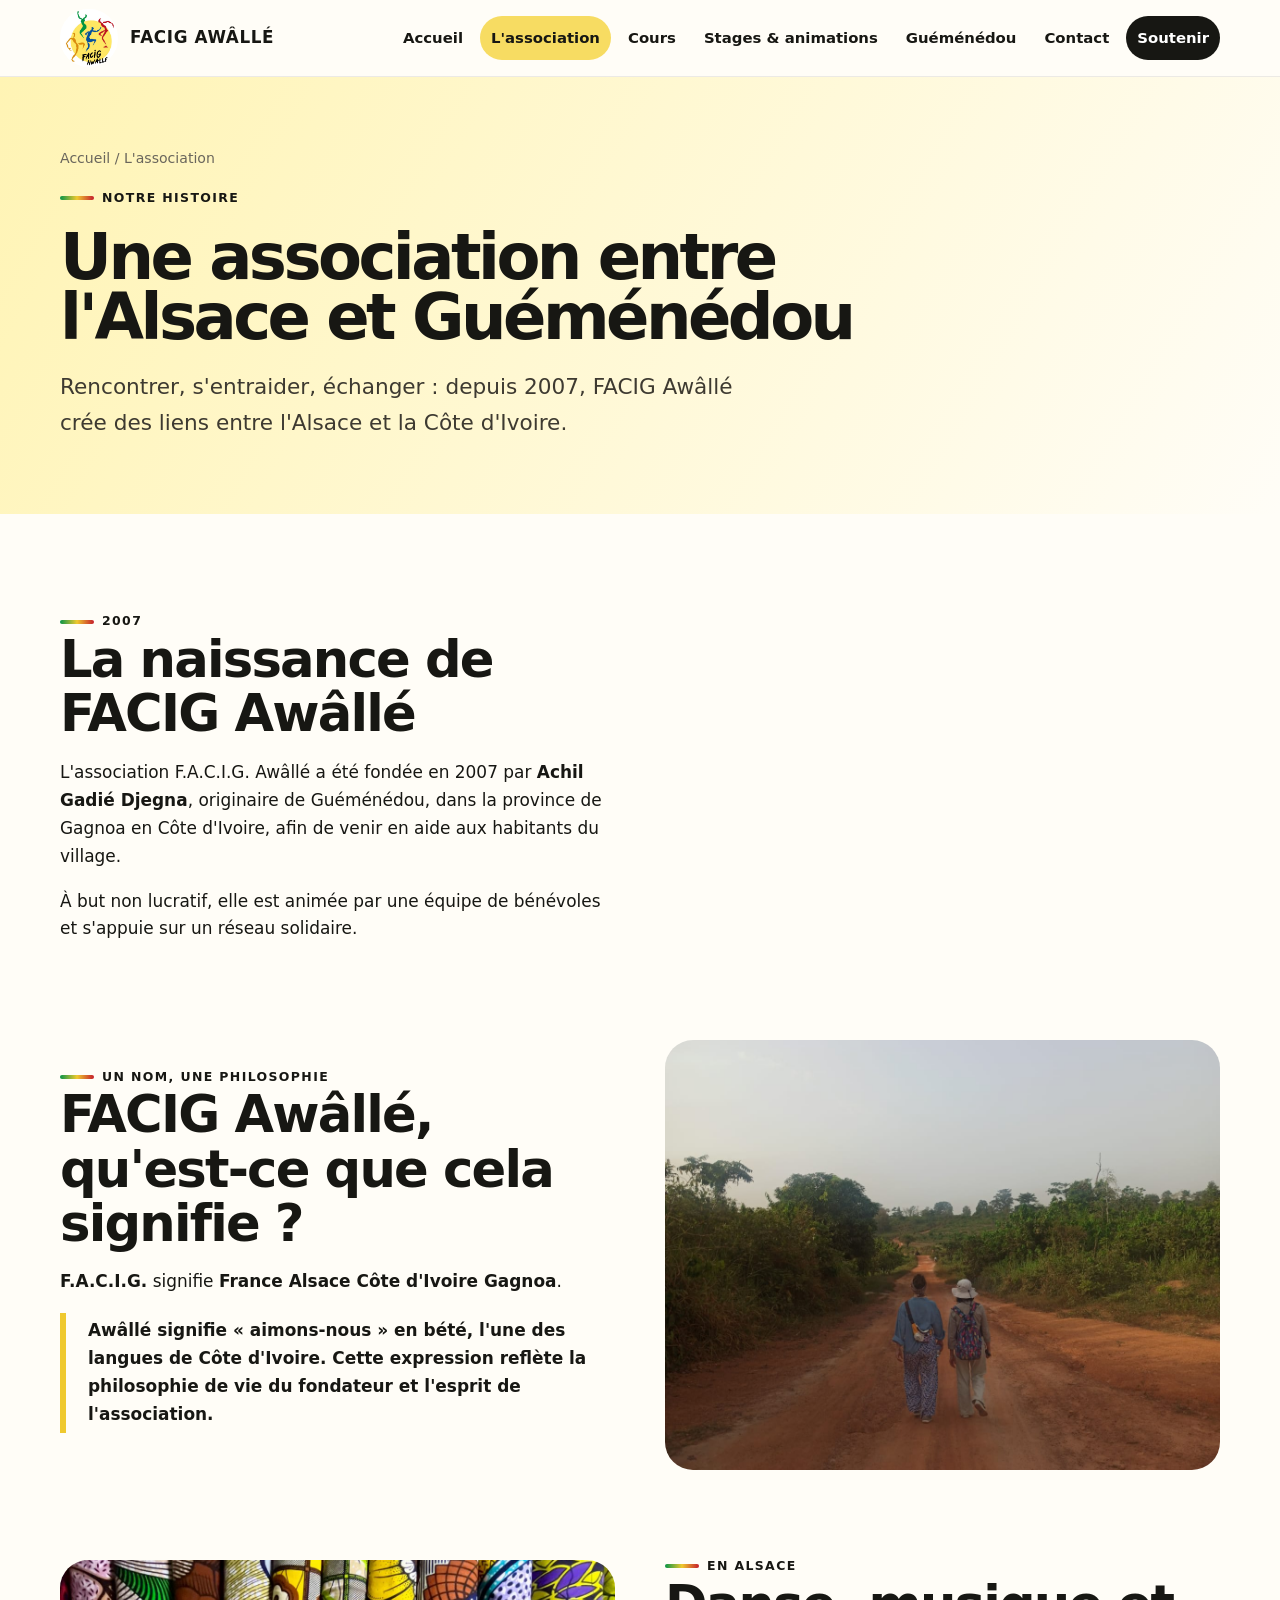
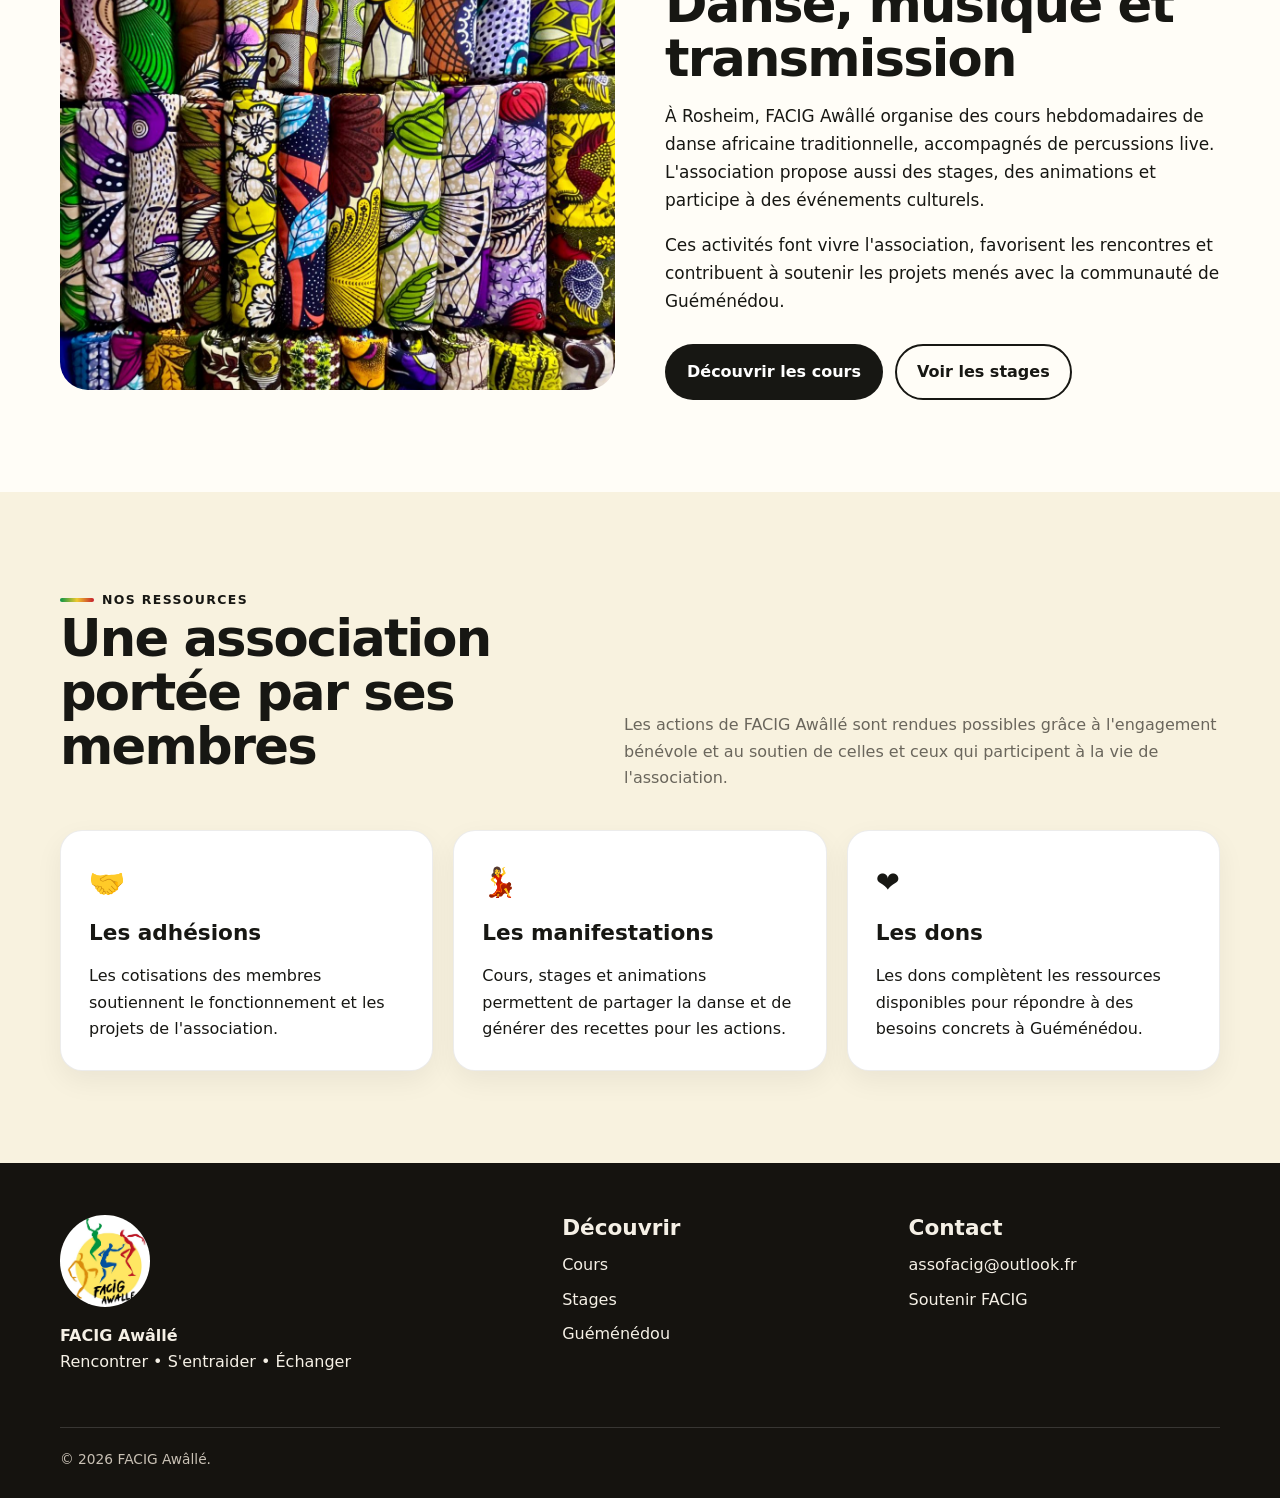
==== association.html @ 8e0287c2 "Duplicate article section for FACIG Awâllé" ====
<!DOCTYPE html><html lang="fr"><head><meta charset="UTF-8"><meta name="viewport" content="width=device-width, initial-scale=1.0"><title>L'association FACIG Awâllé | Histoire et missions</title><meta name="description" content="Découvrez l'histoire de FACIG Awâllé, association fondée en 2007 par Achil Gadié Djegna, son lien avec Guéménédou et ses actions entre l'Alsace et la Côte d'Ivoire."><link rel="stylesheet" href="assets/css/style.css"></head><body>
<header class="site-header"><div class="container nav"><a class="brand" href="index.html"><img src="assets/images/logo-facig.jpg" alt="Logo FACIG Awâllé"><span>FACIG AWÂLLÉ</span></a><button class="menu-toggle" aria-expanded="false" aria-label="Ouvrir le menu">☰</button><nav class="nav-links"><a href="index.html">Accueil</a><a aria-current="page" href="association.html">L'association</a><a href="cours.html">Cours</a><a href="stages.html">Stages & animations</a><a href="guemenedou.html">Guéménédou</a><a href="contact.html">Contact</a><a class="nav-cta" href="soutenir.html">Soutenir</a></nav></div></header>
<main><section class="page-hero"><div class="container"><div class="breadcrumb"><a href="index.html">Accueil</a> / L'association</div><span class="eyebrow">Notre histoire</span><h1>Une association entre l'Alsace et Guéménédou</h1><p class="lead">Rencontrer, s'entraider, échanger : depuis 2007, FACIG Awâllé crée des liens entre l'Alsace et la Côte d'Ivoire.</p></div></section>
<section class="section"><div class="container story">
<article class="story-row"><div class="story-text"><span class="eyebrow">2007</span><h2>La naissance de FACIG Awâllé</h2><p>L'association F.A.C.I.G. Awâllé a été fondée en 2007 par <strong>Achil Gadié Djegna</strong>, originaire de Guéménédou, dans la province de Gagnoa en Côte d'Ivoire, afin de venir en aide aux habitants du village.</p><p>À but non lucratif, elle est animée par une équipe de bénévoles et s'appuie sur un réseau solidaire.</p></div></article>
<article class="story-row"><div class="story-media"><img src="assets/images/route-village.jpg" alt="Piste menant vers Guéménédou"></div><div class="story-text"><span class="eyebrow">Un nom, une philosophie</span><h2>FACIG Awâllé, qu'est-ce que cela signifie ?</h2><p><strong>F.A.C.I.G.</strong> signifie <strong>France Alsace Côte d'Ivoire Gagnoa</strong>.</p><p class="quote"><strong>Awâllé</strong> signifie « aimons-nous » en bété, l'une des langues de Côte d'Ivoire. Cette expression reflète la philosophie de vie du fondateur et l'esprit de l'association.</p></div></article>
<article class="story-row"><div class="story-media"><img src="assets/images/wax.jpg" alt="Tissus wax colorés"></div><div class="story-text"><span class="eyebrow">En Alsace</span><h2>Danse, musique et transmission</h2><p>À Rosheim, FACIG Awâllé organise des cours hebdomadaires de danse africaine traditionnelle, accompagnés de percussions live. L'association propose aussi des stages, des animations et participe à des événements culturels.</p><p>Ces activités font vivre l'association, favorisent les rencontres et contribuent à soutenir les projets menés avec la communauté de Guéménédou.</p><div class="actions"><a class="btn btn-primary" href="cours.html">Découvrir les cours</a><a class="btn btn-outline" href="stages.html">Voir les stages</a></div></div></article>
</div></section>
<section class="section section-soft"><div class="container"><div class="section-head"><div><span class="eyebrow">Nos ressources</span><h2>Une association portée par ses membres</h2></div><p>Les actions de FACIG Awâllé sont rendues possibles grâce à l'engagement bénévole et au soutien de celles et ceux qui participent à la vie de l'association.</p></div><div class="cards"><div class="card"><div class="icon">🤝</div><h3>Les adhésions</h3><p>Les cotisations des membres soutiennent le fonctionnement et les projets de l'association.</p></div><div class="card"><div class="icon">💃</div><h3>Les manifestations</h3><p>Cours, stages et animations permettent de partager la danse et de générer des recettes pour les actions.</p></div><div class="card"><div class="icon">❤️</div><h3>Les dons</h3><p>Les dons complètent les ressources disponibles pour répondre à des besoins concrets à Guéménédou.</p></div></div></div></section>
</main>
<footer class="site-footer"><div class="container"><div class="footer-grid"><div><img class="footer-logo" src="assets/images/logo-facig.jpg" alt=""><p><strong>FACIG Awâllé</strong><br>Rencontrer • S'entraider • Échanger</p></div><div><h3>Découvrir</h3><div class="footer-links"><a href="cours.html">Cours</a><a href="stages.html">Stages</a><a href="guemenedou.html">Guéménédou</a></div></div><div><h3>Contact</h3><div class="footer-links"><a href="mailto:assofacig@outlook.fr">assofacig@outlook.fr</a><a href="soutenir.html">Soutenir FACIG</a></div></div></div><div class="footer-bottom">© 2026 FACIG Awâllé.</div></div></footer><script src="assets/js/site.js"></script></body></html>
---- assets/css/style.css ----
:root{
  --ink:#171713;
  --paper:#fffdf7;
  --cream:#f8f2df;
  --sun:#f7dc62;
  --sun-strong:#efc92f;
  --green:#079447;
  --red:#c51d2b;
  --blue:#135da3;
  --ochre:#df8e00;
  --muted:#6a665c;
  --card:#ffffff;
  --shadow:0 16px 40px rgba(25,22,13,.10);
  --radius:22px;
  --max:1160px;
}
*{box-sizing:border-box}
html{scroll-behavior:smooth}
body{margin:0;font-family:Inter,ui-sans-serif,system-ui,-apple-system,BlinkMacSystemFont,"Segoe UI",sans-serif;color:var(--ink);background:var(--paper);line-height:1.65}
img{max-width:100%;display:block}
a{color:inherit}
.container{width:min(var(--max),calc(100% - 40px));margin-inline:auto}
.skip-link{position:absolute;left:-9999px}.skip-link:focus{left:20px;top:20px;z-index:999;background:white;padding:10px 14px;border-radius:8px}
.site-header{position:sticky;top:0;z-index:100;background:rgba(255,253,247,.95);backdrop-filter:blur(12px);border-bottom:1px solid rgba(23,23,19,.08)}
.nav{min-height:76px;display:flex;align-items:center;justify-content:space-between;gap:24px}
.brand{display:flex;align-items:center;gap:12px;text-decoration:none;font-weight:900;letter-spacing:.04em}.brand img{width:58px;height:58px;object-fit:contain;border-radius:50%;background:white}.brand span{font-size:1.05rem}
.nav-links{display:flex;align-items:center;gap:6px}.nav-links a{text-decoration:none;font-weight:700;font-size:.93rem;padding:10px 11px;border-radius:999px}.nav-links a:hover,.nav-links a[aria-current="page"]{background:var(--sun)}
.nav-cta{background:var(--ink)!important;color:white!important}
.menu-toggle{display:none;border:0;background:var(--sun);font-size:1.4rem;width:44px;height:44px;border-radius:50%}
.hero{position:relative;overflow:hidden;background:linear-gradient(135deg,#fff5bd 0%,#fffdf7 55%,#f8f2df 100%)}
.hero-grid{min-height:640px;display:grid;grid-template-columns:1.05fr .95fr;gap:54px;align-items:center;padding:70px 0}
.eyebrow{display:inline-flex;align-items:center;gap:8px;font-weight:850;text-transform:uppercase;letter-spacing:.11em;font-size:.78rem}.eyebrow:before{content:"";width:34px;height:4px;border-radius:999px;background:linear-gradient(90deg,var(--green),var(--sun-strong),var(--red))}
h1{font-size:clamp(2.7rem,6vw,5.9rem);line-height:.94;letter-spacing:-.055em;margin:18px 0 22px;max-width:900px}h2{font-size:clamp(2rem,4vw,3.7rem);line-height:1.06;letter-spacing:-.035em;margin:0 0 18px}h3{font-size:1.35rem;line-height:1.25;margin:0 0 10px}
.lead{font-size:clamp(1.08rem,1.9vw,1.35rem);color:#3e3a31;max-width:720px}.muted{color:var(--muted)}
.actions{display:flex;flex-wrap:wrap;gap:12px;margin-top:28px}.btn{display:inline-flex;align-items:center;justify-content:center;gap:9px;text-decoration:none;border-radius:999px;padding:13px 20px;font-weight:850;border:2px solid transparent;transition:.18s ease}.btn:hover{transform:translateY(-2px)}.btn-primary{background:var(--ink);color:white}.btn-sun{background:var(--sun);color:var(--ink)}.btn-outline{border-color:var(--ink);background:transparent}.btn-small{padding:10px 15px;font-size:.92rem}
.hero-visual{position:relative}.hero-visual .main-photo{width:100%;aspect-ratio:4/5;object-fit:cover;border-radius:36px;box-shadow:var(--shadow)}.hero-logo{position:absolute;left:-28px;bottom:30px;width:175px;background:white;border-radius:50%;padding:8px;box-shadow:var(--shadow)}.pattern-chip{position:absolute;right:-20px;top:30px;width:145px;height:145px;border-radius:28px;background:url('../images/wax.jpg') center/cover;box-shadow:var(--shadow);transform:rotate(6deg)}
.section{padding:92px 0}.section-soft{background:var(--cream)}.section-dark{background:#1e1b16;color:white}.section-head{display:flex;justify-content:space-between;gap:30px;align-items:end;margin-bottom:38px}.section-head p{max-width:600px;margin:0;color:var(--muted)}.section-dark .section-head p{color:#d9d2c5}
.cards{display:grid;grid-template-columns:repeat(3,1fr);gap:20px}.card{background:var(--card);border:1px solid rgba(23,23,19,.08);border-radius:var(--radius);padding:28px;box-shadow:0 10px 28px rgba(25,22,13,.06)}.card .icon{font-size:1.8rem;margin-bottom:14px}.card p:last-child{margin-bottom:0}
.split{display:grid;grid-template-columns:1fr 1fr;gap:54px;align-items:center}.split.reverse .media{order:2}.media img{border-radius:28px;box-shadow:var(--shadow);width:100%;max-height:590px;object-fit:cover}.caption{font-size:.88rem;color:var(--muted);margin-top:9px}
.fact-grid{display:grid;grid-template-columns:repeat(4,1fr);gap:14px;margin-top:28px}.fact{padding:18px;border-radius:18px;background:white;border:1px solid rgba(23,23,19,.08)}.fact strong{display:block;font-size:1.25rem}.fact span{font-size:.92rem;color:var(--muted)}
.banner{background:var(--sun);border-radius:30px;padding:34px;display:flex;align-items:center;justify-content:space-between;gap:24px}.banner h3{font-size:1.7rem;margin:0}.banner p{margin:5px 0 0}
.course-card{display:grid;grid-template-columns:1.1fr .9fr;overflow:hidden;border-radius:30px;background:white;box-shadow:var(--shadow)}.course-info{padding:38px}.course-info dl{display:grid;grid-template-columns:150px 1fr;gap:10px 18px}.course-info dt{font-weight:900}.course-info dd{margin:0}.course-poster{min-height:520px;background:#eee}.course-poster img{width:100%;height:100%;object-fit:cover}
.event-list{display:grid;gap:18px}.event{display:grid;grid-template-columns:130px 1fr auto;gap:24px;align-items:center;background:white;border-radius:22px;padding:20px 24px;border:1px solid rgba(23,23,19,.08)}.event-date{background:var(--sun);border-radius:18px;text-align:center;padding:14px 8px;font-weight:900;line-height:1.15}.event-date .day{font-size:2rem;display:block}.event-meta{color:var(--muted);font-size:.93rem}.badge{display:inline-block;padding:5px 10px;border-radius:999px;background:#edf6ef;color:#136731;font-size:.78rem;font-weight:800}
.story{display:grid;gap:80px}.story-row{display:grid;grid-template-columns:1fr 1fr;gap:50px;align-items:center}.story-row:nth-child(even) .story-media{order:2}.story-media img{width:100%;height:430px;object-fit:cover;border-radius:28px}.story-text p{font-size:1.06rem}.quote{border-left:6px solid var(--sun-strong);padding:4px 0 4px 22px;font-size:1.25rem;font-weight:750}
.contact-grid{display:grid;grid-template-columns:1fr 1fr;gap:20px}.contact-item{background:white;border-radius:20px;padding:24px;border:1px solid rgba(23,23,19,.08)}
.notice{padding:14px 16px;border-radius:14px;background:#fff6cc;border:1px solid #ebce4a;font-size:.93rem}
.site-footer{background:#15130f;color:#f5f0e6;padding:52px 0 28px}.footer-grid{display:grid;grid-template-columns:1.2fr .8fr .8fr;gap:35px}.footer-logo{width:90px;border-radius:50%;background:white}.footer-links{display:grid;gap:8px}.footer-links a{color:#f5f0e6;text-decoration:none}.footer-bottom{margin-top:35px;padding-top:20px;border-top:1px solid rgba(255,255,255,.15);font-size:.86rem;color:#c9c1b5}
.page-hero{padding:70px 0 52px;background:linear-gradient(120deg,#fff4b4,#fffdf7)}.page-hero h1{font-size:clamp(2.5rem,5vw,5rem);max-width:950px}.breadcrumb{font-size:.88rem;color:var(--muted);margin-bottom:12px}.breadcrumb a{text-decoration:none}
.prose{max-width:820px}.prose p{font-size:1.06rem}.prose h2{font-size:2.2rem;margin-top:54px}.prose h3{margin-top:32px}
.kicker-grid{display:grid;grid-template-columns:repeat(2,1fr);gap:18px}.kicker{border-top:6px solid var(--sun-strong);background:white;border-radius:0 0 20px 20px;padding:24px;box-shadow:0 10px 24px rgba(0,0,0,.05)}
@media (max-width:900px){.nav-links{display:none;position:absolute;top:76px;left:0;right:0;background:var(--paper);padding:18px 20px 24px;border-bottom:1px solid rgba(0,0,0,.1);flex-direction:column;align-items:stretch}.nav-links.open{display:flex}.nav-links a{text-align:center}.menu-toggle{display:block}.hero-grid,.split,.course-card,.story-row,.contact-grid{grid-template-columns:1fr}.hero-grid{min-height:auto;padding:52px 0}.hero-visual{max-width:620px}.hero-logo{left:12px}.pattern-chip{right:12px}.split.reverse .media,.story-row:nth-child(even) .story-media{order:0}.cards,.fact-grid{grid-template-columns:repeat(2,1fr)}.event{grid-template-columns:100px 1fr}.event .btn{grid-column:1/-1}.footer-grid{grid-template-columns:1fr 1fr}.footer-grid>div:first-child{grid-column:1/-1}.course-poster{min-height:380px}}
@media (max-width:600px){.container{width:min(var(--max),calc(100% - 28px))}.brand span{display:none}.section{padding:68px 0}.section-head{display:block}.cards,.fact-grid,.kicker-grid{grid-template-columns:1fr}.banner{display:block}.banner .actions{margin-top:18px}.event{grid-template-columns:1fr}.event-date{text-align:left;display:flex;gap:8px;align-items:baseline}.event-date .day{font-size:1.4rem}.footer-grid{grid-template-columns:1fr}.footer-grid>div:first-child{grid-column:auto}.course-info{padding:26px}.course-info dl{grid-template-columns:1fr}.course-info dd{margin-bottom:8px}.hero-logo{width:125px}.pattern-chip{width:105px;height:105px}.story-media img{height:320px}}
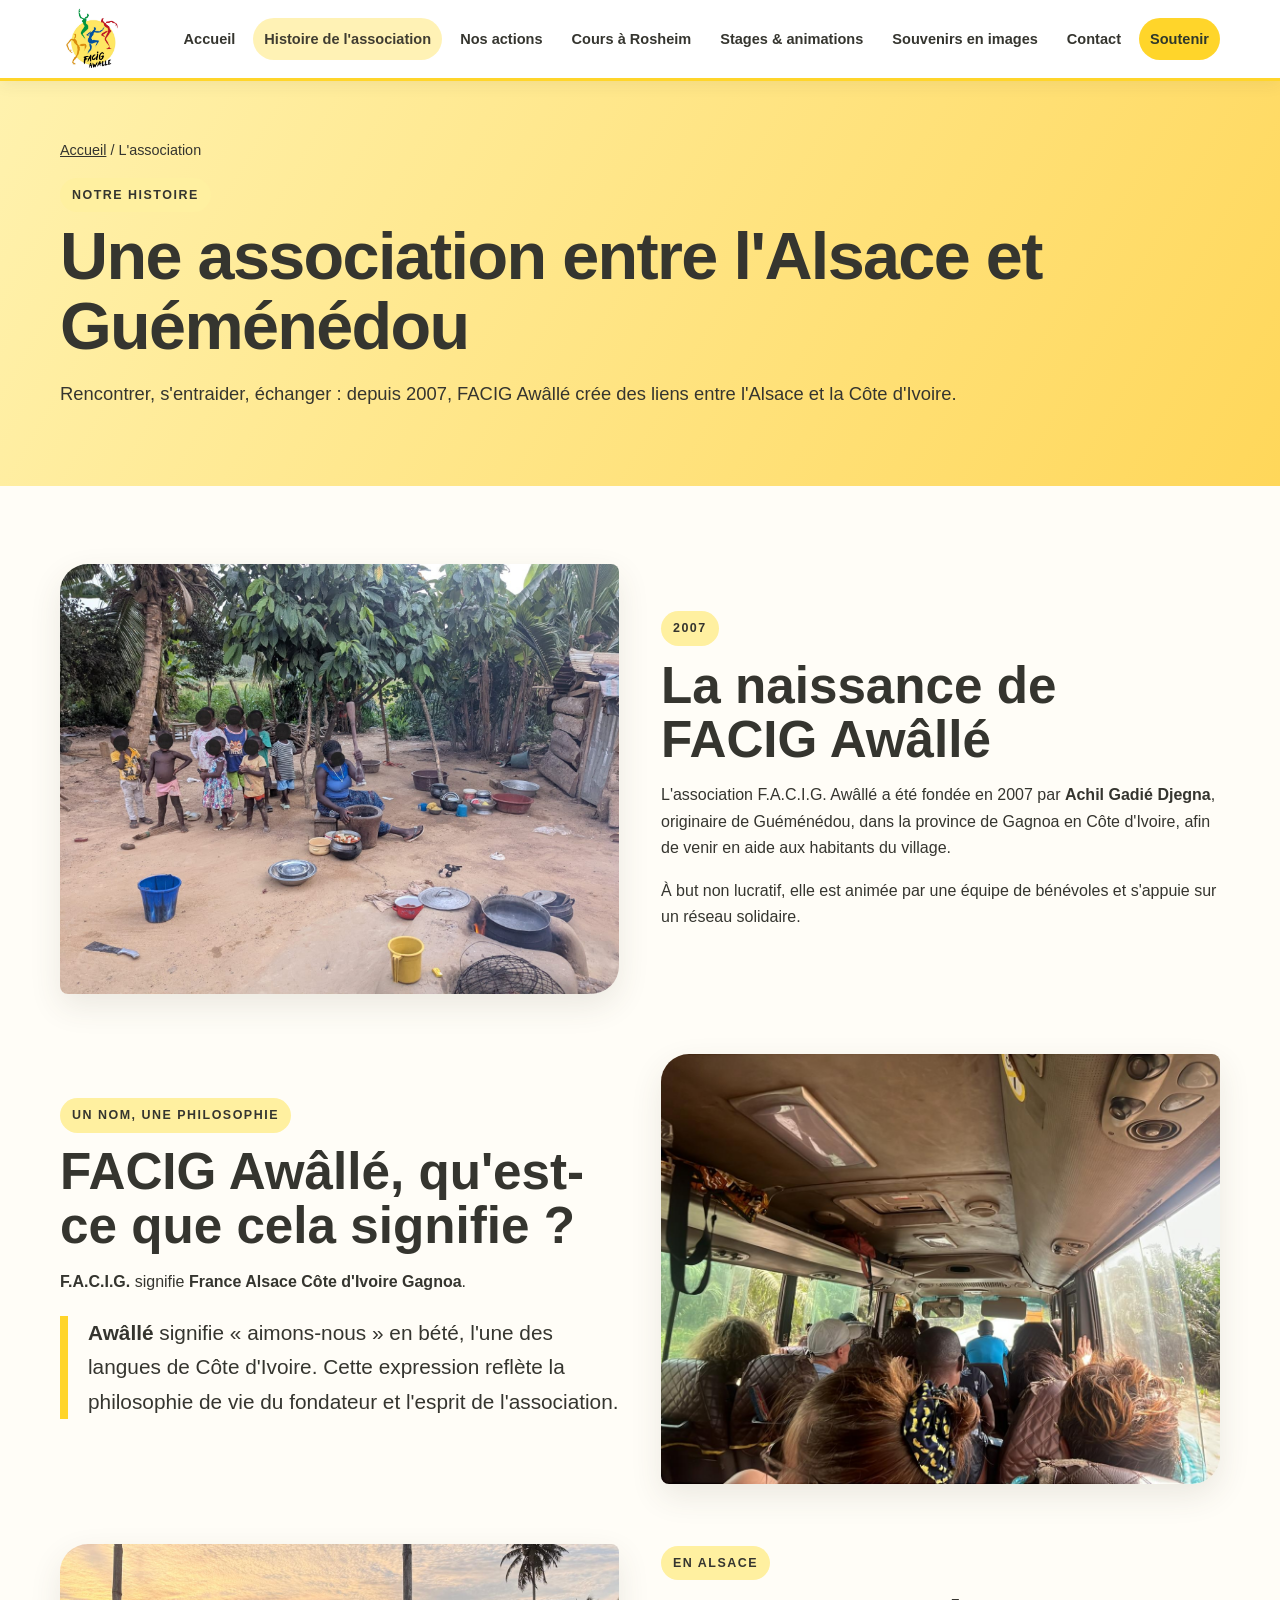
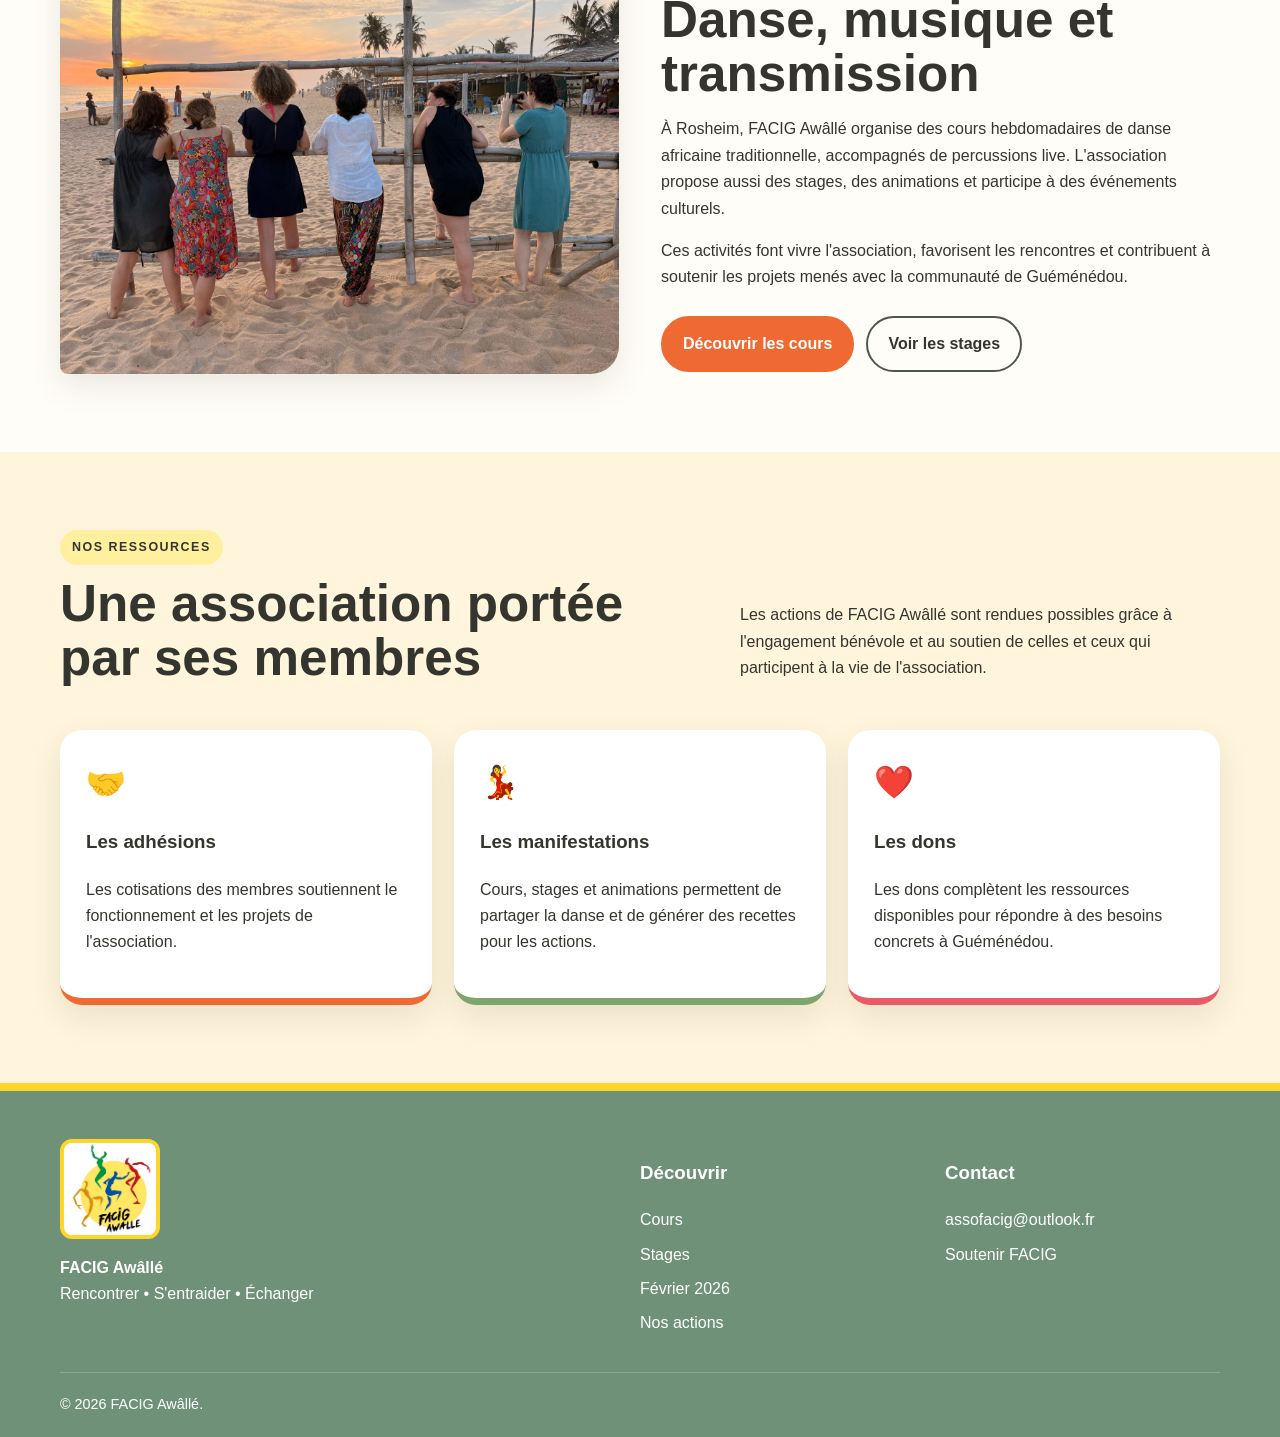
==== commit 124ba16d: "Add files via upload" ====
--- a/association.html
+++ b/association.html
@@ -1,11 +1,11 @@
 <!DOCTYPE html><html lang="fr"><head><meta charset="UTF-8"><meta name="viewport" content="width=device-width, initial-scale=1.0"><title>L'association FACIG Awâllé | Histoire et missions</title><meta name="description" content="Découvrez l'histoire de FACIG Awâllé, association fondée en 2007 par Achil Gadié Djegna, son lien avec Guéménédou et ses actions entre l'Alsace et la Côte d'Ivoire."><link rel="stylesheet" href="assets/css/style.css"></head><body>
-<header class="site-header"><div class="container nav"><a class="brand" href="index.html"><img src="assets/images/logo-facig.jpg" alt="Logo FACIG Awâllé"><span>FACIG AWÂLLÉ</span></a><button class="menu-toggle" aria-expanded="false" aria-label="Ouvrir le menu">☰</button><nav class="nav-links"><a href="index.html">Accueil</a><a aria-current="page" href="association.html">L'association</a><a href="cours.html">Cours</a><a href="stages.html">Stages & animations</a><a href="guemenedou.html">Guéménédou</a><a href="contact.html">Contact</a><a class="nav-cta" href="soutenir.html">Soutenir</a></nav></div></header>
+<header class="site-header"><div class="container nav"><a class="brand" href="index.html"><img src="assets/images/logo-facig.jpg" alt="Logo FACIG Awâllé"><span>FACIG AWÂLLÉ</span></a><button class="menu-toggle" aria-expanded="false" aria-label="Ouvrir le menu">☰</button><nav class="nav-links" aria-label="Navigation principale"><a href="index.html">Accueil</a><a aria-current="page" href="association.html">Histoire de l'association</a><a href="guemenedou.html">Nos actions</a><a href="cours.html">Cours à Rosheim</a><a href="stages.html">Stages & animations</a><a href="souvenirs.html">Souvenirs en images</a><a href="contact.html">Contact</a><a class="nav-cta" href="soutenir.html">Soutenir</a></nav></div></header>
 <main><section class="page-hero"><div class="container"><div class="breadcrumb"><a href="index.html">Accueil</a> / L'association</div><span class="eyebrow">Notre histoire</span><h1>Une association entre l'Alsace et Guéménédou</h1><p class="lead">Rencontrer, s'entraider, échanger : depuis 2007, FACIG Awâllé crée des liens entre l'Alsace et la Côte d'Ivoire.</p></div></section>
 <section class="section"><div class="container story">
-<article class="story-row"><div class="story-text"><span class="eyebrow">2007</span><h2>La naissance de FACIG Awâllé</h2><p>L'association F.A.C.I.G. Awâllé a été fondée en 2007 par <strong>Achil Gadié Djegna</strong>, originaire de Guéménédou, dans la province de Gagnoa en Côte d'Ivoire, afin de venir en aide aux habitants du village.</p><p>À but non lucratif, elle est animée par une équipe de bénévoles et s'appuie sur un réseau solidaire.</p></div></article>
-<article class="story-row"><div class="story-media"><img src="assets/images/route-village.jpg" alt="Piste menant vers Guéménédou"></div><div class="story-text"><span class="eyebrow">Un nom, une philosophie</span><h2>FACIG Awâllé, qu'est-ce que cela signifie ?</h2><p><strong>F.A.C.I.G.</strong> signifie <strong>France Alsace Côte d'Ivoire Gagnoa</strong>.</p><p class="quote"><strong>Awâllé</strong> signifie « aimons-nous » en bété, l'une des langues de Côte d'Ivoire. Cette expression reflète la philosophie de vie du fondateur et l'esprit de l'association.</p></div></article>
-<article class="story-row"><div class="story-media"><img src="assets/images/wax.jpg" alt="Tissus wax colorés"></div><div class="story-text"><span class="eyebrow">En Alsace</span><h2>Danse, musique et transmission</h2><p>À Rosheim, FACIG Awâllé organise des cours hebdomadaires de danse africaine traditionnelle, accompagnés de percussions live. L'association propose aussi des stages, des animations et participe à des événements culturels.</p><p>Ces activités font vivre l'association, favorisent les rencontres et contribuent à soutenir les projets menés avec la communauté de Guéménédou.</p><div class="actions"><a class="btn btn-primary" href="cours.html">Découvrir les cours</a><a class="btn btn-outline" href="stages.html">Voir les stages</a></div></div></article>
+<article class="story-row"><div class="story-media"><img src="assets/images/stage-village.jpg" alt="Rencontre au village de Guéménédou"></div><div class="story-text"><span class="eyebrow">2007</span><h2>La naissance de FACIG Awâllé</h2><p>L'association F.A.C.I.G. Awâllé a été fondée en 2007 par <strong>Achil Gadié Djegna</strong>, originaire de Guéménédou, dans la province de Gagnoa en Côte d'Ivoire, afin de venir en aide aux habitants du village.</p><p>À but non lucratif, elle est animée par une équipe de bénévoles et s'appuie sur un réseau solidaire.</p></div></article>
+<article class="story-row"><div class="story-media"><img src="assets/images/stage-route.jpg" alt="Piste menant vers Guéménédou"></div><div class="story-text"><span class="eyebrow">Un nom, une philosophie</span><h2>FACIG Awâllé, qu'est-ce que cela signifie ?</h2><p><strong>F.A.C.I.G.</strong> signifie <strong>France Alsace Côte d'Ivoire Gagnoa</strong>.</p><p class="quote"><strong>Awâllé</strong> signifie « aimons-nous » en bété, l'une des langues de Côte d'Ivoire. Cette expression reflète la philosophie de vie du fondateur et l'esprit de l'association.</p></div></article>
+<article class="story-row"><div class="story-media"><img src="assets/images/stage-plage.jpg" alt="Tissus wax colorés"></div><div class="story-text"><span class="eyebrow">En Alsace</span><h2>Danse, musique et transmission</h2><p>À Rosheim, FACIG Awâllé organise des cours hebdomadaires de danse africaine traditionnelle, accompagnés de percussions live. L'association propose aussi des stages, des animations et participe à des événements culturels.</p><p>Ces activités font vivre l'association, favorisent les rencontres et contribuent à soutenir les projets menés avec la communauté de Guéménédou.</p><div class="actions"><a class="btn btn-primary" href="cours.html">Découvrir les cours</a><a class="btn btn-outline" href="stages.html">Voir les stages</a></div></div></article>
 </div></section>
 <section class="section section-soft"><div class="container"><div class="section-head"><div><span class="eyebrow">Nos ressources</span><h2>Une association portée par ses membres</h2></div><p>Les actions de FACIG Awâllé sont rendues possibles grâce à l'engagement bénévole et au soutien de celles et ceux qui participent à la vie de l'association.</p></div><div class="cards"><div class="card"><div class="icon">🤝</div><h3>Les adhésions</h3><p>Les cotisations des membres soutiennent le fonctionnement et les projets de l'association.</p></div><div class="card"><div class="icon">💃</div><h3>Les manifestations</h3><p>Cours, stages et animations permettent de partager la danse et de générer des recettes pour les actions.</p></div><div class="card"><div class="icon">❤️</div><h3>Les dons</h3><p>Les dons complètent les ressources disponibles pour répondre à des besoins concrets à Guéménédou.</p></div></div></div></section>
 </main>
-<footer class="site-footer"><div class="container"><div class="footer-grid"><div><img class="footer-logo" src="assets/images/logo-facig.jpg" alt=""><p><strong>FACIG Awâllé</strong><br>Rencontrer • S'entraider • Échanger</p></div><div><h3>Découvrir</h3><div class="footer-links"><a href="cours.html">Cours</a><a href="stages.html">Stages</a><a href="guemenedou.html">Guéménédou</a></div></div><div><h3>Contact</h3><div class="footer-links"><a href="mailto:assofacig@outlook.fr">assofacig@outlook.fr</a><a href="soutenir.html">Soutenir FACIG</a></div></div></div><div class="footer-bottom">© 2026 FACIG Awâllé.</div></div></footer><script src="assets/js/site.js"></script></body></html>
+<footer class="site-footer"><div class="container"><div class="footer-grid"><div><img class="footer-logo" src="assets/images/logo-facig.jpg" alt=""><p><strong>FACIG Awâllé</strong><br>Rencontrer • S'entraider • Échanger</p></div><div><h3>Découvrir</h3><div class="footer-links"><a href="cours.html">Cours</a><a href="stages.html">Stages</a><a href="galerie-2026.html">Février 2026</a><a href="guemenedou.html">Nos actions</a></div></div><div><h3>Contact</h3><div class="footer-links"><a href="mailto:assofacig@outlook.fr">assofacig@outlook.fr</a><a href="soutenir.html">Soutenir FACIG</a></div></div></div><div class="footer-bottom">© 2026 FACIG Awâllé.</div></div></footer><script src="assets/js/site.js"></script></body></html>
--- a/assets/css/style.css
+++ b/assets/css/style.css
@@ -1,52 +1,35 @@
-:root{
-  --ink:#171713;
-  --paper:#fffdf7;
-  --cream:#f8f2df;
-  --sun:#f7dc62;
-  --sun-strong:#efc92f;
-  --green:#079447;
-  --red:#c51d2b;
-  --blue:#135da3;
-  --ochre:#df8e00;
-  --muted:#6a665c;
-  --card:#ffffff;
-  --shadow:0 16px 40px rgba(25,22,13,.10);
-  --radius:22px;
-  --max:1160px;
-}
-*{box-sizing:border-box}
-html{scroll-behavior:smooth}
-body{margin:0;font-family:Inter,ui-sans-serif,system-ui,-apple-system,BlinkMacSystemFont,"Segoe UI",sans-serif;color:var(--ink);background:var(--paper);line-height:1.65}
-img{max-width:100%;display:block}
-a{color:inherit}
-.container{width:min(var(--max),calc(100% - 40px));margin-inline:auto}
-.skip-link{position:absolute;left:-9999px}.skip-link:focus{left:20px;top:20px;z-index:999;background:white;padding:10px 14px;border-radius:8px}
-.site-header{position:sticky;top:0;z-index:100;background:rgba(255,253,247,.95);backdrop-filter:blur(12px);border-bottom:1px solid rgba(23,23,19,.08)}
-.nav{min-height:76px;display:flex;align-items:center;justify-content:space-between;gap:24px}
-.brand{display:flex;align-items:center;gap:12px;text-decoration:none;font-weight:900;letter-spacing:.04em}.brand img{width:58px;height:58px;object-fit:contain;border-radius:50%;background:white}.brand span{font-size:1.05rem}
-.nav-links{display:flex;align-items:center;gap:6px}.nav-links a{text-decoration:none;font-weight:700;font-size:.93rem;padding:10px 11px;border-radius:999px}.nav-links a:hover,.nav-links a[aria-current="page"]{background:var(--sun)}
-.nav-cta{background:var(--ink)!important;color:white!important}
-.menu-toggle{display:none;border:0;background:var(--sun);font-size:1.4rem;width:44px;height:44px;border-radius:50%}
-.hero{position:relative;overflow:hidden;background:linear-gradient(135deg,#fff5bd 0%,#fffdf7 55%,#f8f2df 100%)}
-.hero-grid{min-height:640px;display:grid;grid-template-columns:1.05fr .95fr;gap:54px;align-items:center;padding:70px 0}
-.eyebrow{display:inline-flex;align-items:center;gap:8px;font-weight:850;text-transform:uppercase;letter-spacing:.11em;font-size:.78rem}.eyebrow:before{content:"";width:34px;height:4px;border-radius:999px;background:linear-gradient(90deg,var(--green),var(--sun-strong),var(--red))}
-h1{font-size:clamp(2.7rem,6vw,5.9rem);line-height:.94;letter-spacing:-.055em;margin:18px 0 22px;max-width:900px}h2{font-size:clamp(2rem,4vw,3.7rem);line-height:1.06;letter-spacing:-.035em;margin:0 0 18px}h3{font-size:1.35rem;line-height:1.25;margin:0 0 10px}
-.lead{font-size:clamp(1.08rem,1.9vw,1.35rem);color:#3e3a31;max-width:720px}.muted{color:var(--muted)}
-.actions{display:flex;flex-wrap:wrap;gap:12px;margin-top:28px}.btn{display:inline-flex;align-items:center;justify-content:center;gap:9px;text-decoration:none;border-radius:999px;padding:13px 20px;font-weight:850;border:2px solid transparent;transition:.18s ease}.btn:hover{transform:translateY(-2px)}.btn-primary{background:var(--ink);color:white}.btn-sun{background:var(--sun);color:var(--ink)}.btn-outline{border-color:var(--ink);background:transparent}.btn-small{padding:10px 15px;font-size:.92rem}
-.hero-visual{position:relative}.hero-visual .main-photo{width:100%;aspect-ratio:4/5;object-fit:cover;border-radius:36px;box-shadow:var(--shadow)}.hero-logo{position:absolute;left:-28px;bottom:30px;width:175px;background:white;border-radius:50%;padding:8px;box-shadow:var(--shadow)}.pattern-chip{position:absolute;right:-20px;top:30px;width:145px;height:145px;border-radius:28px;background:url('../images/wax.jpg') center/cover;box-shadow:var(--shadow);transform:rotate(6deg)}
-.section{padding:92px 0}.section-soft{background:var(--cream)}.section-dark{background:#1e1b16;color:white}.section-head{display:flex;justify-content:space-between;gap:30px;align-items:end;margin-bottom:38px}.section-head p{max-width:600px;margin:0;color:var(--muted)}.section-dark .section-head p{color:#d9d2c5}
-.cards{display:grid;grid-template-columns:repeat(3,1fr);gap:20px}.card{background:var(--card);border:1px solid rgba(23,23,19,.08);border-radius:var(--radius);padding:28px;box-shadow:0 10px 28px rgba(25,22,13,.06)}.card .icon{font-size:1.8rem;margin-bottom:14px}.card p:last-child{margin-bottom:0}
-.split{display:grid;grid-template-columns:1fr 1fr;gap:54px;align-items:center}.split.reverse .media{order:2}.media img{border-radius:28px;box-shadow:var(--shadow);width:100%;max-height:590px;object-fit:cover}.caption{font-size:.88rem;color:var(--muted);margin-top:9px}
-.fact-grid{display:grid;grid-template-columns:repeat(4,1fr);gap:14px;margin-top:28px}.fact{padding:18px;border-radius:18px;background:white;border:1px solid rgba(23,23,19,.08)}.fact strong{display:block;font-size:1.25rem}.fact span{font-size:.92rem;color:var(--muted)}
-.banner{background:var(--sun);border-radius:30px;padding:34px;display:flex;align-items:center;justify-content:space-between;gap:24px}.banner h3{font-size:1.7rem;margin:0}.banner p{margin:5px 0 0}
-.course-card{display:grid;grid-template-columns:1.1fr .9fr;overflow:hidden;border-radius:30px;background:white;box-shadow:var(--shadow)}.course-info{padding:38px}.course-info dl{display:grid;grid-template-columns:150px 1fr;gap:10px 18px}.course-info dt{font-weight:900}.course-info dd{margin:0}.course-poster{min-height:520px;background:#eee}.course-poster img{width:100%;height:100%;object-fit:cover}
-.event-list{display:grid;gap:18px}.event{display:grid;grid-template-columns:130px 1fr auto;gap:24px;align-items:center;background:white;border-radius:22px;padding:20px 24px;border:1px solid rgba(23,23,19,.08)}.event-date{background:var(--sun);border-radius:18px;text-align:center;padding:14px 8px;font-weight:900;line-height:1.15}.event-date .day{font-size:2rem;display:block}.event-meta{color:var(--muted);font-size:.93rem}.badge{display:inline-block;padding:5px 10px;border-radius:999px;background:#edf6ef;color:#136731;font-size:.78rem;font-weight:800}
-.story{display:grid;gap:80px}.story-row{display:grid;grid-template-columns:1fr 1fr;gap:50px;align-items:center}.story-row:nth-child(even) .story-media{order:2}.story-media img{width:100%;height:430px;object-fit:cover;border-radius:28px}.story-text p{font-size:1.06rem}.quote{border-left:6px solid var(--sun-strong);padding:4px 0 4px 22px;font-size:1.25rem;font-weight:750}
-.contact-grid{display:grid;grid-template-columns:1fr 1fr;gap:20px}.contact-item{background:white;border-radius:20px;padding:24px;border:1px solid rgba(23,23,19,.08)}
-.notice{padding:14px 16px;border-radius:14px;background:#fff6cc;border:1px solid #ebce4a;font-size:.93rem}
-.site-footer{background:#15130f;color:#f5f0e6;padding:52px 0 28px}.footer-grid{display:grid;grid-template-columns:1.2fr .8fr .8fr;gap:35px}.footer-logo{width:90px;border-radius:50%;background:white}.footer-links{display:grid;gap:8px}.footer-links a{color:#f5f0e6;text-decoration:none}.footer-bottom{margin-top:35px;padding-top:20px;border-top:1px solid rgba(255,255,255,.15);font-size:.86rem;color:#c9c1b5}
-.page-hero{padding:70px 0 52px;background:linear-gradient(120deg,#fff4b4,#fffdf7)}.page-hero h1{font-size:clamp(2.5rem,5vw,5rem);max-width:950px}.breadcrumb{font-size:.88rem;color:var(--muted);margin-bottom:12px}.breadcrumb a{text-decoration:none}
-.prose{max-width:820px}.prose p{font-size:1.06rem}.prose h2{font-size:2.2rem;margin-top:54px}.prose h3{margin-top:32px}
-.kicker-grid{display:grid;grid-template-columns:repeat(2,1fr);gap:18px}.kicker{border-top:6px solid var(--sun-strong);background:white;border-radius:0 0 20px 20px;padding:24px;box-shadow:0 10px 24px rgba(0,0,0,.05)}
-@media (max-width:900px){.nav-links{display:none;position:absolute;top:76px;left:0;right:0;background:var(--paper);padding:18px 20px 24px;border-bottom:1px solid rgba(0,0,0,.1);flex-direction:column;align-items:stretch}.nav-links.open{display:flex}.nav-links a{text-align:center}.menu-toggle{display:block}.hero-grid,.split,.course-card,.story-row,.contact-grid{grid-template-columns:1fr}.hero-grid{min-height:auto;padding:52px 0}.hero-visual{max-width:620px}.hero-logo{left:12px}.pattern-chip{right:12px}.split.reverse .media,.story-row:nth-child(even) .story-media{order:0}.cards,.fact-grid{grid-template-columns:repeat(2,1fr)}.event{grid-template-columns:100px 1fr}.event .btn{grid-column:1/-1}.footer-grid{grid-template-columns:1fr 1fr}.footer-grid>div:first-child{grid-column:1/-1}.course-poster{min-height:380px}}
-@media (max-width:600px){.container{width:min(var(--max),calc(100% - 28px))}.brand span{display:none}.section{padding:68px 0}.section-head{display:block}.cards,.fact-grid,.kicker-grid{grid-template-columns:1fr}.banner{display:block}.banner .actions{margin-top:18px}.event{grid-template-columns:1fr}.event-date{text-align:left;display:flex;gap:8px;align-items:baseline}.event-date .day{font-size:1.4rem}.footer-grid{grid-template-columns:1fr}.footer-grid>div:first-child{grid-column:auto}.course-info{padding:26px}.course-info dl{grid-template-columns:1fr}.course-info dd{margin-bottom:8px}.hero-logo{width:125px}.pattern-chip{width:105px;height:105px}.story-media img{height:320px}}
+:root{--ink:#173f4a;--cream:#fffaf0;--orange:#ff6b1a;--yellow:#ffd21f;--pink:#ed2f70;--green:#119b7a;--blue:#087f9c;--white:#fff;--shadow:0 14px 40px rgba(23,63,74,.14)}
+*{box-sizing:border-box}html{scroll-behavior:smooth}body{margin:0;font-family:Arial,Helvetica,sans-serif;color:var(--ink);background:var(--cream);line-height:1.65}img{max-width:100%;display:block}a{color:inherit}.container{width:min(1160px,92%);margin:auto}.skip-link{position:absolute;left:-9999px}.site-header{position:sticky;top:0;z-index:50;background:rgba(255,255,255,.97);color:var(--ink);border-bottom:5px solid var(--yellow);box-shadow:0 4px 18px rgba(23,63,74,.08)}.nav{min-height:78px;display:flex;align-items:center;justify-content:space-between;gap:20px}.brand{display:flex;align-items:center;gap:11px;text-decoration:none;font-weight:900;letter-spacing:.07em}.brand img{display:none}.nav-links{display:flex;align-items:center;gap:7px;flex-wrap:wrap}.nav-links a{text-decoration:none;padding:9px 11px;border-radius:999px;font-weight:700;font-size:.91rem}.nav-links a:hover,.nav-links a[aria-current=page]{background:var(--orange)}.nav-cta{background:var(--pink)!important}.menu-toggle{display:none;background:var(--yellow);border:0;border-radius:10px;padding:9px 12px;font-size:1.3rem}.hero{padding:72px 0;background:linear-gradient(125deg,#ff8a18 0%,var(--yellow) 48%,#36c59c 100%);color:var(--ink);overflow:hidden}.hero-grid,.split{display:grid;grid-template-columns:1.02fr .98fr;gap:48px;align-items:center}.hero h1,.page-hero h1{font-size:clamp(3.2rem,8vw,6.5rem);line-height:.88;margin:.15em 0;text-transform:uppercase;letter-spacing:-.04em}.hero .lead{font-size:1.25rem}.hero-visual{position:relative}.main-photo{height:520px;width:100%;object-fit:cover;border-radius:34px 8px 34px 8px;box-shadow:var(--shadow);border:7px solid #fff}.eyebrow{display:inline-block;text-transform:uppercase;font-weight:900;letter-spacing:.12em;font-size:.78rem;background:var(--yellow);color:var(--ink);padding:7px 12px;border-radius:999px}.section{padding:78px 0}.section-soft{background:#ffe7bd}.section-dark{background:linear-gradient(115deg,var(--blue),var(--green));color:#fff}.section h2,.page-hero h1{font-weight:900}.section h2{font-size:clamp(2rem,4vw,3.4rem);line-height:1.05;margin:.25em 0}.lead{font-size:1.15rem}.section-head{display:flex;justify-content:space-between;gap:40px;align-items:end;margin-bottom:32px}.section-head>p{max-width:480px}.media img,.story-media img{width:100%;height:430px;object-fit:cover;border-radius:28px 8px 28px 8px;box-shadow:var(--shadow)}.reverse .media{order:2}.actions{display:flex;flex-wrap:wrap;gap:12px;margin-top:25px}.btn{display:inline-block;text-decoration:none;font-weight:900;padding:13px 20px;border-radius:999px;border:2px solid var(--ink);transition:.18s}.btn:hover{transform:translateY(-2px)}.btn-primary{background:var(--orange);color:#fff;border-color:var(--orange)}.btn-sun{background:var(--yellow);border-color:var(--yellow)}.btn-outline{background:transparent}.course-card{display:grid;grid-template-columns:1.1fr .9fr;background:#fff;border-radius:30px;overflow:hidden;box-shadow:var(--shadow);border-top:9px solid var(--pink)}.course-info{padding:36px}.course-info h3{font-size:2rem;margin-top:0}.course-info dl{display:grid;grid-template-columns:150px 1fr;gap:8px 20px}.course-info dt{font-weight:900;color:var(--pink)}.course-info dd{margin:0}.course-poster{background:var(--yellow);padding:20px;display:grid;place-items:center}.course-poster img{max-height:620px;object-fit:contain;box-shadow:var(--shadow)}.cards,.action-grid,.gallery-grid{display:grid;grid-template-columns:repeat(3,1fr);gap:22px}.card,.action-card{background:#fff;padding:26px;border-radius:22px;box-shadow:var(--shadow);border-bottom:7px solid var(--orange)}.card:nth-child(2n),.action-card:nth-child(2n){border-color:var(--green)}.card:nth-child(3n),.action-card:nth-child(3n){border-color:var(--pink)}.icon{font-size:2rem}.page-hero{padding:58px 0;background:linear-gradient(120deg,var(--orange),var(--pink));color:#fff}.page-hero h1{font-size:clamp(2.8rem,7vw,5.5rem);max-width:1000px}.breadcrumb{font-size:.9rem;margin-bottom:15px}.story{display:grid;gap:60px}.story-row{display:grid;grid-template-columns:1fr 1fr;gap:42px;align-items:center}.story-row:nth-child(even) .story-media{order:2}.quote{font-size:1.3rem;border-left:8px solid var(--yellow);padding-left:20px}.action-card{padding:0;overflow:hidden}.action-card img{width:100%;height:260px;object-fit:cover}.action-card .pad{padding:22px}.action-card h3{font-size:1.45rem;margin:.1em 0}.photo-pair{display:grid;grid-template-columns:1fr 1fr;gap:12px}.photo-pair img{height:210px!important}.gallery-intro{max-width:850px}.gallery-grid{grid-template-columns:repeat(12,1fr);grid-auto-flow:dense}.gallery-item{margin:0;background:#fff;border-radius:20px;overflow:hidden;box-shadow:var(--shadow);grid-column:span 4}.gallery-item.wide{grid-column:span 8}.gallery-item.tall img{height:520px}.gallery-item img{width:100%;height:330px;object-fit:cover}.gallery-item figcaption{padding:13px 16px;font-weight:800}.banner{background:linear-gradient(100deg,var(--yellow),#ff9e2d);padding:30px;border-radius:25px;display:flex;align-items:center;justify-content:space-between;gap:25px}.notice{padding:20px;background:#fff;border-left:8px solid var(--green);border-radius:10px}.event-list{display:grid;gap:18px}.event-card{background:#fff;border-radius:20px;padding:25px;box-shadow:var(--shadow);border-left:9px solid var(--orange)}.site-footer{background:var(--blue);color:#fff;padding:48px 0 20px;border-top:8px solid var(--yellow)}.footer-grid{display:grid;grid-template-columns:2fr 1fr 1fr;gap:30px}.footer-logo{width:85px;height:85px;object-fit:cover;border-radius:50%;border:4px solid var(--yellow)}.footer-links{display:grid;gap:8px}.footer-links a{text-decoration:none}.footer-bottom{margin-top:35px;padding-top:20px;border-top:1px solid #ffffff33;font-size:.9rem}.kicker-grid{display:grid;grid-template-columns:1fr 1fr;gap:22px}.kicker{background:#fff;border-radius:20px;overflow:hidden;box-shadow:var(--shadow)}.kicker img{height:330px;width:100%;object-fit:cover}.kicker h3{padding:0 20px 12px}.contact-grid{display:grid;grid-template-columns:1fr 1fr;gap:25px}
+@media(max-width:850px){.menu-toggle{display:block}.nav{flex-wrap:wrap;padding:10px 0}.nav-links{display:none;width:100%;padding-bottom:12px}.nav-links.open{display:flex}.hero-grid,.split,.story-row,.course-card,.footer-grid,.contact-grid{grid-template-columns:1fr}.hero-visual{margin-top:20px}.main-photo{height:400px}.section-head{display:block}.reverse .media,.story-row:nth-child(even) .story-media{order:0}.cards,.action-grid{grid-template-columns:1fr 1fr}.gallery-item,.gallery-item.wide{grid-column:span 6}.hero-logo{right:5px}.course-info dl{grid-template-columns:1fr}.course-info dt{margin-top:8px}}
+@media(max-width:560px){.cards,.action-grid,.kicker-grid{grid-template-columns:1fr}.gallery-item,.gallery-item.wide{grid-column:span 12}.gallery-item img,.gallery-item.tall img{height:330px}.hero{padding-top:45px}.main-photo{height:330px}.section{padding:55px 0}.banner{display:block}.nav-links{flex-direction:column;align-items:stretch}.nav-links a{text-align:center}}
+
+.awalle-meaning{display:inline-block;margin:.1em 0 .6em;font-size:clamp(1.8rem,4vw,3rem);font-weight:900;color:var(--pink);background:#fff;padding:5px 18px;border-radius:999px;transform:rotate(-1deg);box-shadow:var(--shadow)}
+.intro-association{background:#fff}
+.values-grid{display:grid;grid-template-columns:1fr 1fr;gap:15px}.value-card{min-height:150px;padding:24px;border-radius:24px;display:flex;flex-direction:column;justify-content:center;box-shadow:var(--shadow)}.value-card strong{font-size:1.45rem;margin-bottom:5px}.value-card.orange{background:var(--orange);color:#fff}.value-card.yellow{background:var(--yellow)}.value-card.pink{background:var(--pink);color:#fff}.value-card.green{background:var(--green);color:#fff}
+.course-photo{position:relative;min-height:100%;background:var(--yellow)}.course-photo img{width:100%;height:100%;min-height:480px;object-fit:cover}.photo-caption{position:absolute;left:20px;right:20px;bottom:20px;background:rgba(255,255,255,.94);padding:16px 18px;border-radius:18px;color:var(--ink);box-shadow:var(--shadow)}.photo-caption strong{color:var(--pink);font-size:1.15rem}
+@media(max-width:850px){.values-grid{grid-template-columns:1fr 1fr}.course-photo img{min-height:360px}}@media(max-width:560px){.values-grid{grid-template-columns:1fr}}
+
+/* Palette FACIG 2026 — lumineuse, solaire, sans aplats sombres */
+:root{--ink:#35352f;--cream:#fffdf7;--orange:#ef6a32;--yellow:#ffd52a;--pink:#e95a69;--green:#7ea46f;--blue:#6f9d91;--white:#fff;--shadow:0 12px 32px rgba(70,62,45,.11)}
+body{background:#fffdf7;color:var(--ink)}
+.site-header{border-bottom:3px solid var(--yellow);box-shadow:0 3px 16px rgba(60,55,45,.07)}
+.brand img{display:block;width:62px;height:62px;object-fit:contain;border-radius:0}.brand span{display:none}
+.nav-links a:hover,.nav-links a[aria-current=page]{background:#fff2b5;color:#403d31}.nav-cta{background:var(--yellow)!important;color:#2f382b!important}
+.page-hero{background:linear-gradient(120deg,#fff2ae,#ffd75a);color:var(--ink)}
+.section-soft{background:#fff5dc}.section-dark{background:#779d83;color:#fff}.site-footer{background:#6f9178;border-top-color:var(--yellow)}
+.btn{border-color:#4d5847}.btn-primary{background:var(--orange);border-color:var(--orange)}.btn-sun{background:var(--yellow);border-color:var(--yellow);color:#35352f}
+.eyebrow{background:#fff0a0}.banner{background:linear-gradient(100deg,#fff0a8,#ffd84d)}
+.home-hero{padding:56px 0 62px;background:linear-gradient(110deg,#fffdf7 0%,#fff8df 58%,#fff2ad 100%)}
+.home-hero-grid{display:grid;grid-template-columns:.9fr 1.1fr;gap:42px;align-items:center}.home-copy h1{font-size:clamp(3rem,6vw,5.4rem);line-height:.92;margin:.15em 0;color:#4e7448;letter-spacing:-.035em}.hero-logo{width:160px;height:145px;object-fit:contain;margin-bottom:12px}.hero-kicker{font-size:.78rem;text-transform:uppercase;letter-spacing:.13em;font-weight:800;color:#df5d2a}.meaning{font-size:1.18rem;border-left:5px solid var(--yellow);padding-left:14px;margin:18px 0}.home-copy .lead{font-size:1.22rem}.home-hero .main-photo{height:540px;border-radius:24px;border:6px solid #fff;object-fit:cover}.hero-visual{position:relative}.photo-tag{position:absolute;right:18px;bottom:18px;background:#fffdf3e8;padding:8px 13px;border-radius:999px;font-weight:800;font-size:.85rem}.home-cards{padding-top:56px}.three-doors{display:grid;grid-template-columns:repeat(3,1fr);gap:20px}.door{background:#fff;border:1px solid #f1e6c9;border-radius:20px;overflow:hidden;box-shadow:var(--shadow)}.door img{width:100%;height:245px;object-fit:cover}.door-copy{padding:23px}.door h2{font-size:1.7rem;margin:.15em 0 .4em}.mini-label{text-transform:uppercase;letter-spacing:.11em;font-size:.76rem;font-weight:900;margin:0}.green-text{color:#668d5c}.orange-text{color:#e85e2c}.yellow-text{color:#b18400}.text-link{font-weight:900;text-decoration:none;color:#e75f2c}.mission-band{background:#789f7d;color:#fff}.mission-grid{display:grid;grid-template-columns:.8fr 1.2fr;gap:70px;align-items:start}.mission-band h2{font-size:clamp(2rem,4vw,3.4rem);margin:.15em 0}.mission-band .yellow-text{color:#ffe66c}.course-highlight{display:grid;grid-template-columns:.85fr 1.15fr;gap:38px;align-items:center;background:#fff6dd;border-radius:28px;padding:32px}.course-highlight img{width:100%;height:410px;object-fit:cover;border-radius:20px}.dance-signature{font-size:clamp(1.6rem,3vw,2.5rem);font-weight:900;font-style:italic;color:#e95e2c;line-height:1.05}.dance-signature.light{color:#d95527;margin-top:8px}.footer-logo{width:100px;height:100px;object-fit:contain;border-radius:12px;background:#fff;border:4px solid var(--yellow)}
+/* aucun pictogramme décoratif : priorité aux photos, au logo et à la couleur */
+.values-grid{display:none}
+@media(max-width:850px){.home-hero-grid,.mission-grid,.course-highlight{grid-template-columns:1fr}.home-hero .main-photo{height:400px}.three-doors{grid-template-columns:1fr}.hero-logo{width:130px;height:120px}.door img{height:300px}}
+
+/* Ajustements 23-08 : lisibilité et cartes sans pictogrammes */
+.page-hero h1{font-size:clamp(2.45rem,5.2vw,4.6rem);line-height:1.04;letter-spacing:-.025em;text-transform:none;max-width:1050px}
+.action-no-photo{background:linear-gradient(145deg,#fff8df,#fff2b5);display:flex;align-items:center;min-height:100%}
+.action-no-photo .pad{padding:30px}
+@media(max-width:560px){.page-hero h1{font-size:clamp(2.25rem,11vw,3.25rem)}}
+
+/* Ajouts août 2026 : photos réelles et souvenirs */
+.course-photo img{width:100%;max-height:680px;object-fit:cover;object-position:center;border-radius:28px;display:block}.stage-photo-pair{display:grid;grid-template-columns:1fr 1fr;gap:24px;margin:24px 0}.stage-photo-pair img{width:100%;height:420px;object-fit:cover;border-radius:26px}.memory-grid{display:grid;gap:30px}.memory-card{display:grid;grid-template-columns:minmax(280px,1fr) minmax(320px,1fr);gap:36px;align-items:center;background:#fff;border-radius:30px;overflow:hidden;box-shadow:0 18px 50px rgba(50,42,24,.08)}.memory-card img{width:100%;height:100%;min-height:380px;object-fit:cover}.memory-card>div{padding:38px}.memory-placeholder{display:block;padding:10px}.memory-placeholder>div{padding:38px}@media(max-width:850px){.stage-photo-pair,.memory-card{grid-template-columns:1fr}.stage-photo-pair img{height:auto}.memory-card img{min-height:0;max-height:480px}}
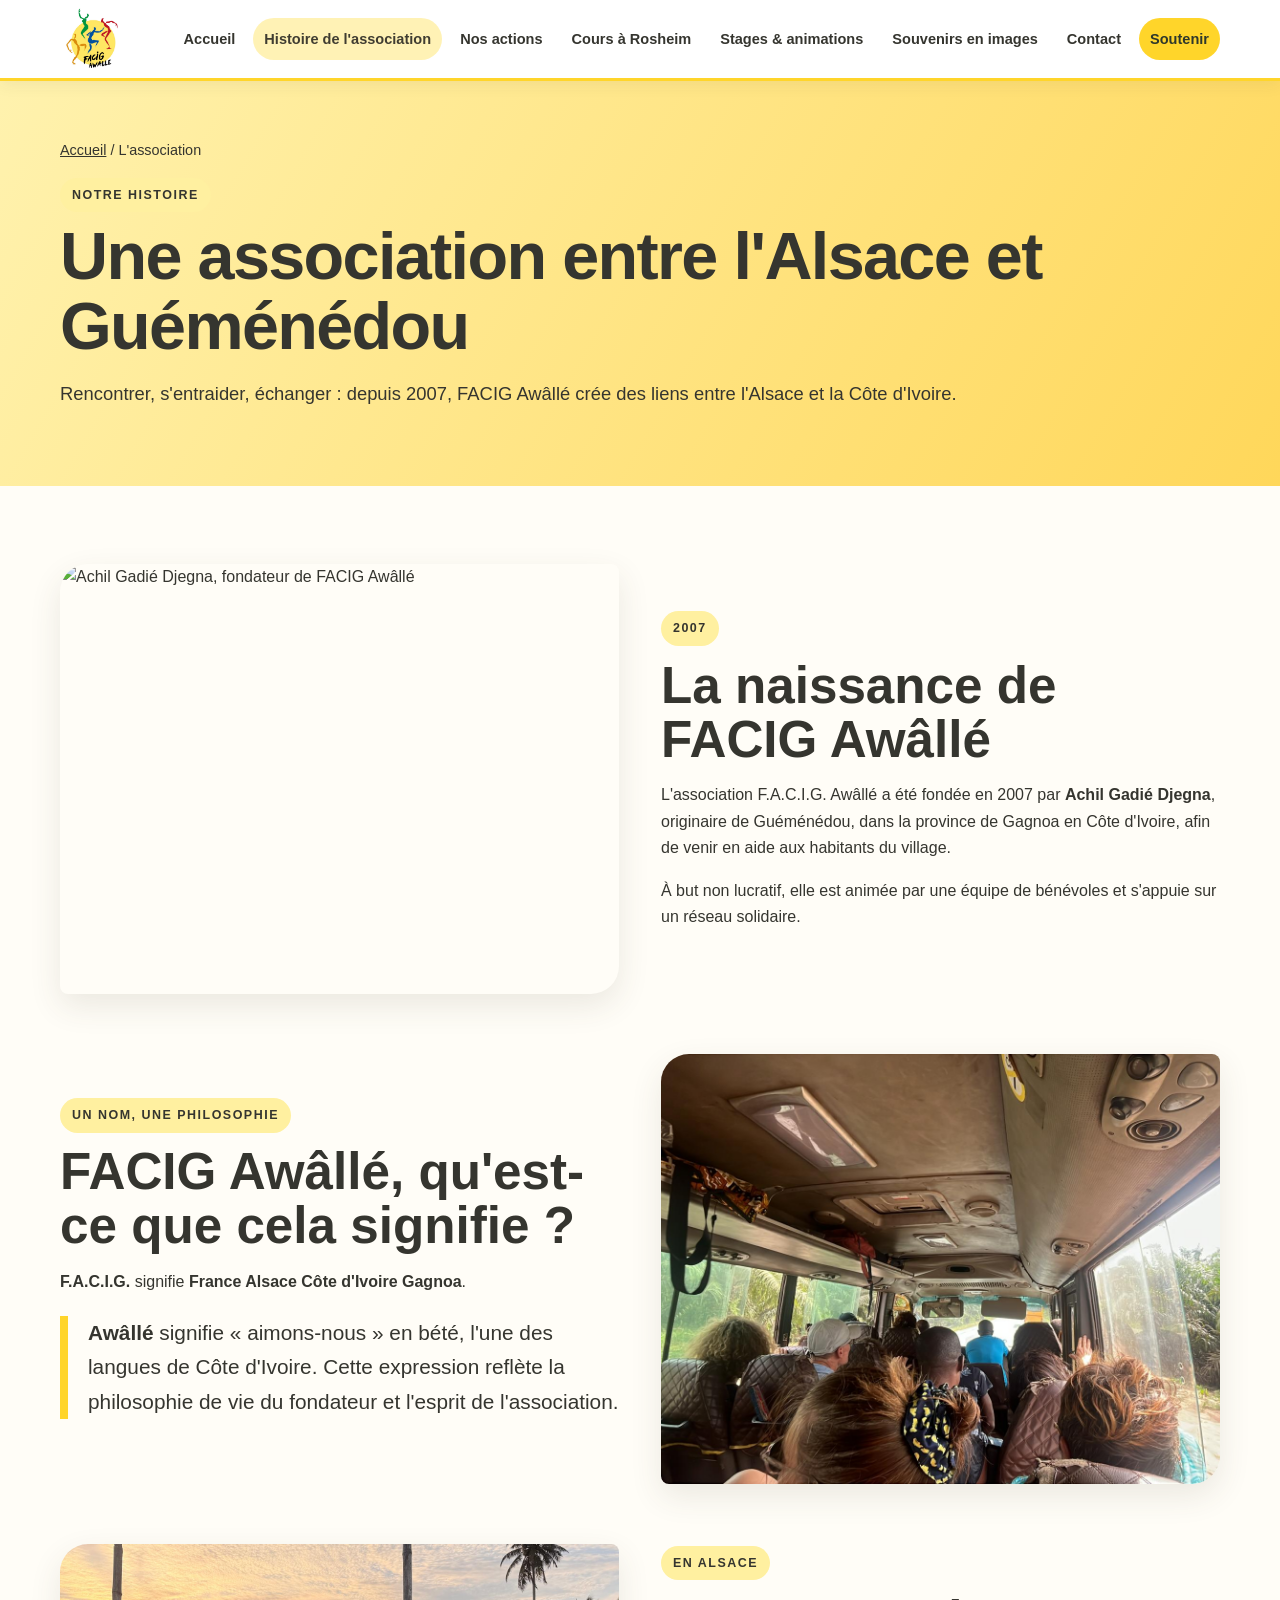
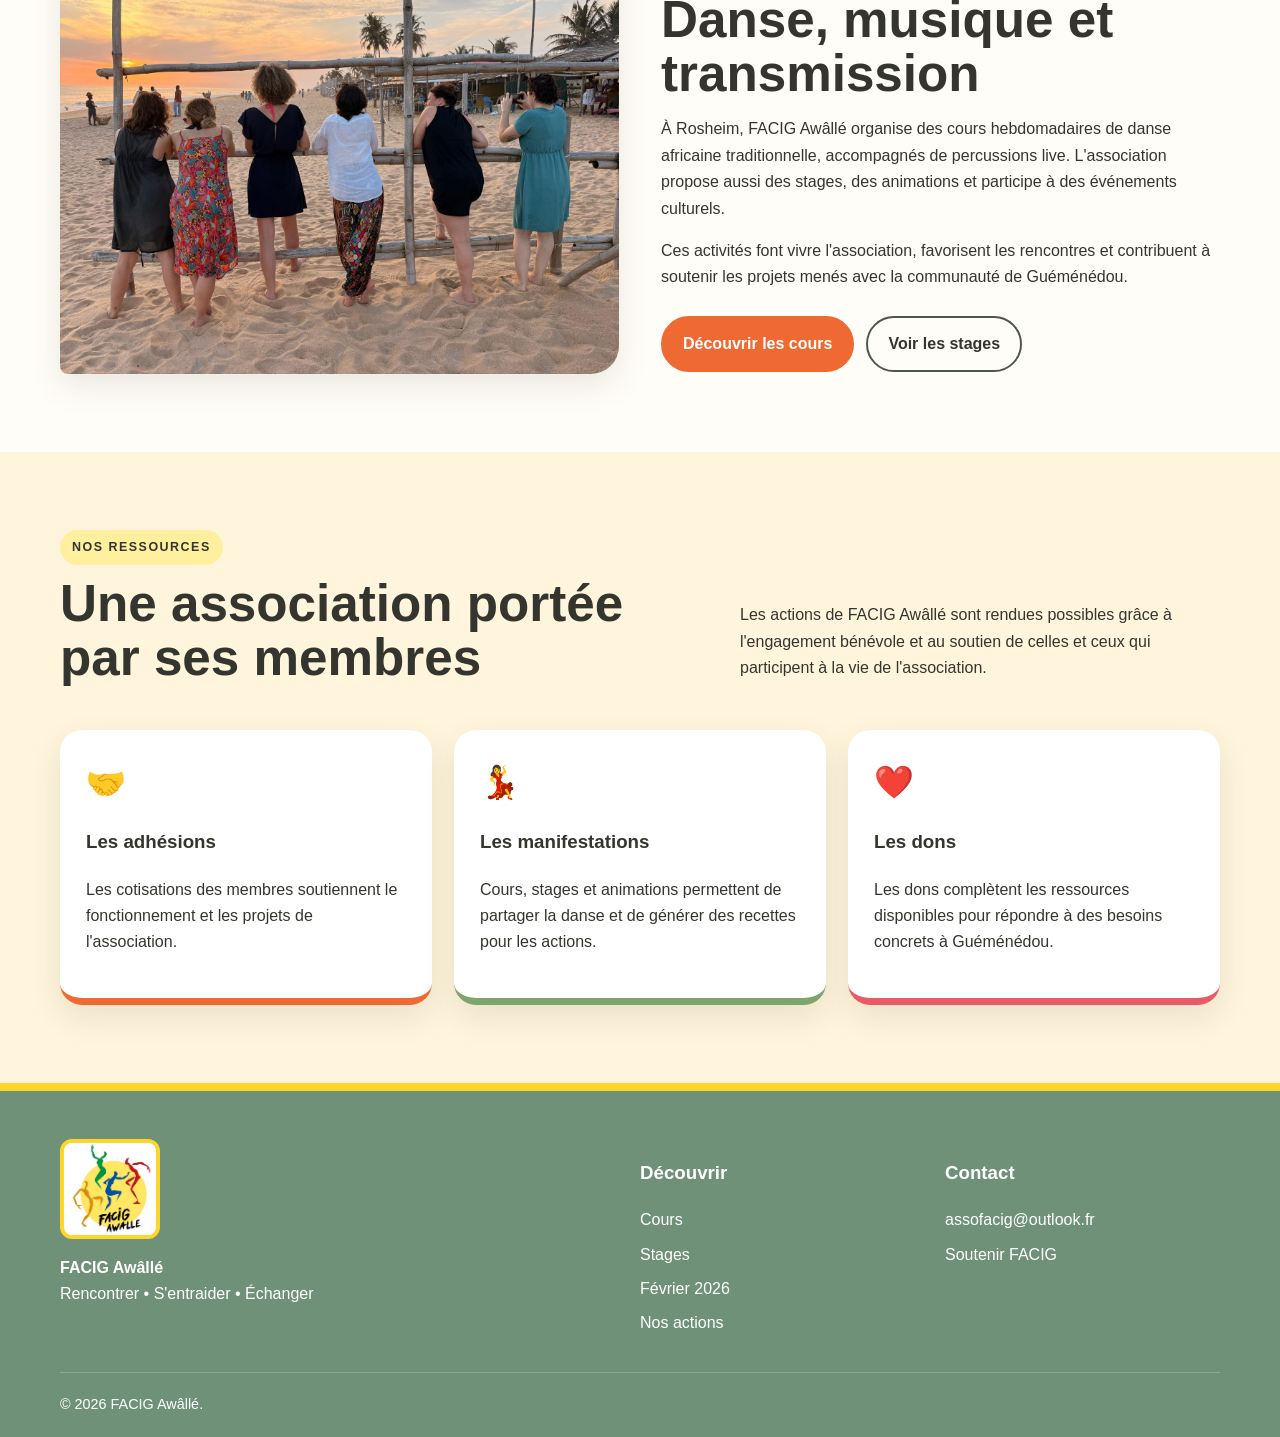
==== commit f8a001af: "Add additional story articles and resources section" ====
--- a/association.html
+++ b/association.html
@@ -2,7 +2,7 @@
 <header class="site-header"><div class="container nav"><a class="brand" href="index.html"><img src="assets/images/logo-facig.jpg" alt="Logo FACIG Awâllé"><span>FACIG AWÂLLÉ</span></a><button class="menu-toggle" aria-expanded="false" aria-label="Ouvrir le menu">☰</button><nav class="nav-links" aria-label="Navigation principale"><a href="index.html">Accueil</a><a aria-current="page" href="association.html">Histoire de l'association</a><a href="guemenedou.html">Nos actions</a><a href="cours.html">Cours à Rosheim</a><a href="stages.html">Stages & animations</a><a href="souvenirs.html">Souvenirs en images</a><a href="contact.html">Contact</a><a class="nav-cta" href="soutenir.html">Soutenir</a></nav></div></header>
 <main><section class="page-hero"><div class="container"><div class="breadcrumb"><a href="index.html">Accueil</a> / L'association</div><span class="eyebrow">Notre histoire</span><h1>Une association entre l'Alsace et Guéménédou</h1><p class="lead">Rencontrer, s'entraider, échanger : depuis 2007, FACIG Awâllé crée des liens entre l'Alsace et la Côte d'Ivoire.</p></div></section>
 <section class="section"><div class="container story">
-<article class="story-row"><div class="story-media"><img src="assets/images/stage-village.jpg" alt="Rencontre au village de Guéménédou"></div><div class="story-text"><span class="eyebrow">2007</span><h2>La naissance de FACIG Awâllé</h2><p>L'association F.A.C.I.G. Awâllé a été fondée en 2007 par <strong>Achil Gadié Djegna</strong>, originaire de Guéménédou, dans la province de Gagnoa en Côte d'Ivoire, afin de venir en aide aux habitants du village.</p><p>À but non lucratif, elle est animée par une équipe de bénévoles et s'appuie sur un réseau solidaire.</p></div></article>
+<article class="story-row"><div class="story-media"><img src="assets/images/Achil.jpg" alt="Achil Gadié Djegna, fondateur de FACIG Awâllé"></div><div class="story-text"><span class="eyebrow">2007</span><h2>La naissance de FACIG Awâllé</h2><p>L'association F.A.C.I.G. Awâllé a été fondée en 2007 par <strong>Achil Gadié Djegna</strong>, originaire de Guéménédou, dans la province de Gagnoa en Côte d'Ivoire, afin de venir en aide aux habitants du village.</p><p>À but non lucratif, elle est animée par une équipe de bénévoles et s'appuie sur un réseau solidaire.</p></div></article>
 <article class="story-row"><div class="story-media"><img src="assets/images/stage-route.jpg" alt="Piste menant vers Guéménédou"></div><div class="story-text"><span class="eyebrow">Un nom, une philosophie</span><h2>FACIG Awâllé, qu'est-ce que cela signifie ?</h2><p><strong>F.A.C.I.G.</strong> signifie <strong>France Alsace Côte d'Ivoire Gagnoa</strong>.</p><p class="quote"><strong>Awâllé</strong> signifie « aimons-nous » en bété, l'une des langues de Côte d'Ivoire. Cette expression reflète la philosophie de vie du fondateur et l'esprit de l'association.</p></div></article>
 <article class="story-row"><div class="story-media"><img src="assets/images/stage-plage.jpg" alt="Tissus wax colorés"></div><div class="story-text"><span class="eyebrow">En Alsace</span><h2>Danse, musique et transmission</h2><p>À Rosheim, FACIG Awâllé organise des cours hebdomadaires de danse africaine traditionnelle, accompagnés de percussions live. L'association propose aussi des stages, des animations et participe à des événements culturels.</p><p>Ces activités font vivre l'association, favorisent les rencontres et contribuent à soutenir les projets menés avec la communauté de Guéménédou.</p><div class="actions"><a class="btn btn-primary" href="cours.html">Découvrir les cours</a><a class="btn btn-outline" href="stages.html">Voir les stages</a></div></div></article>
 </div></section>
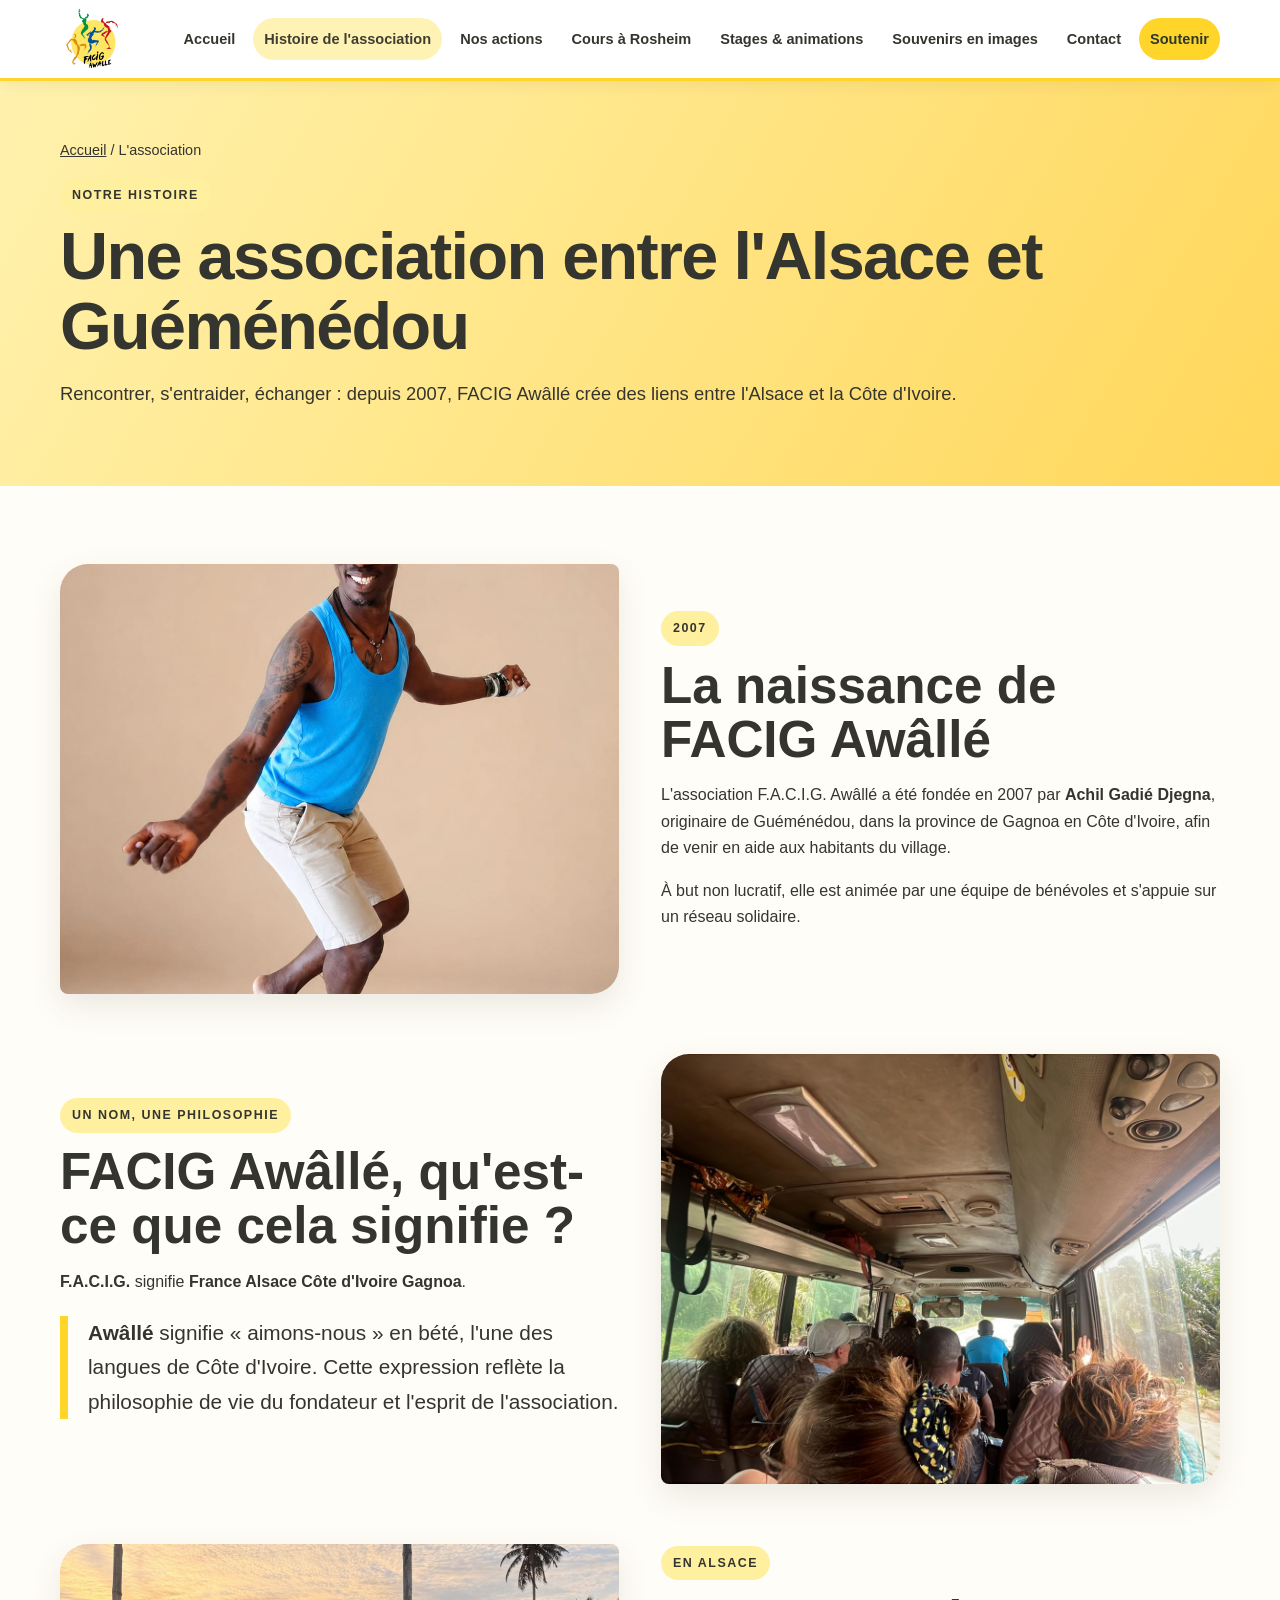
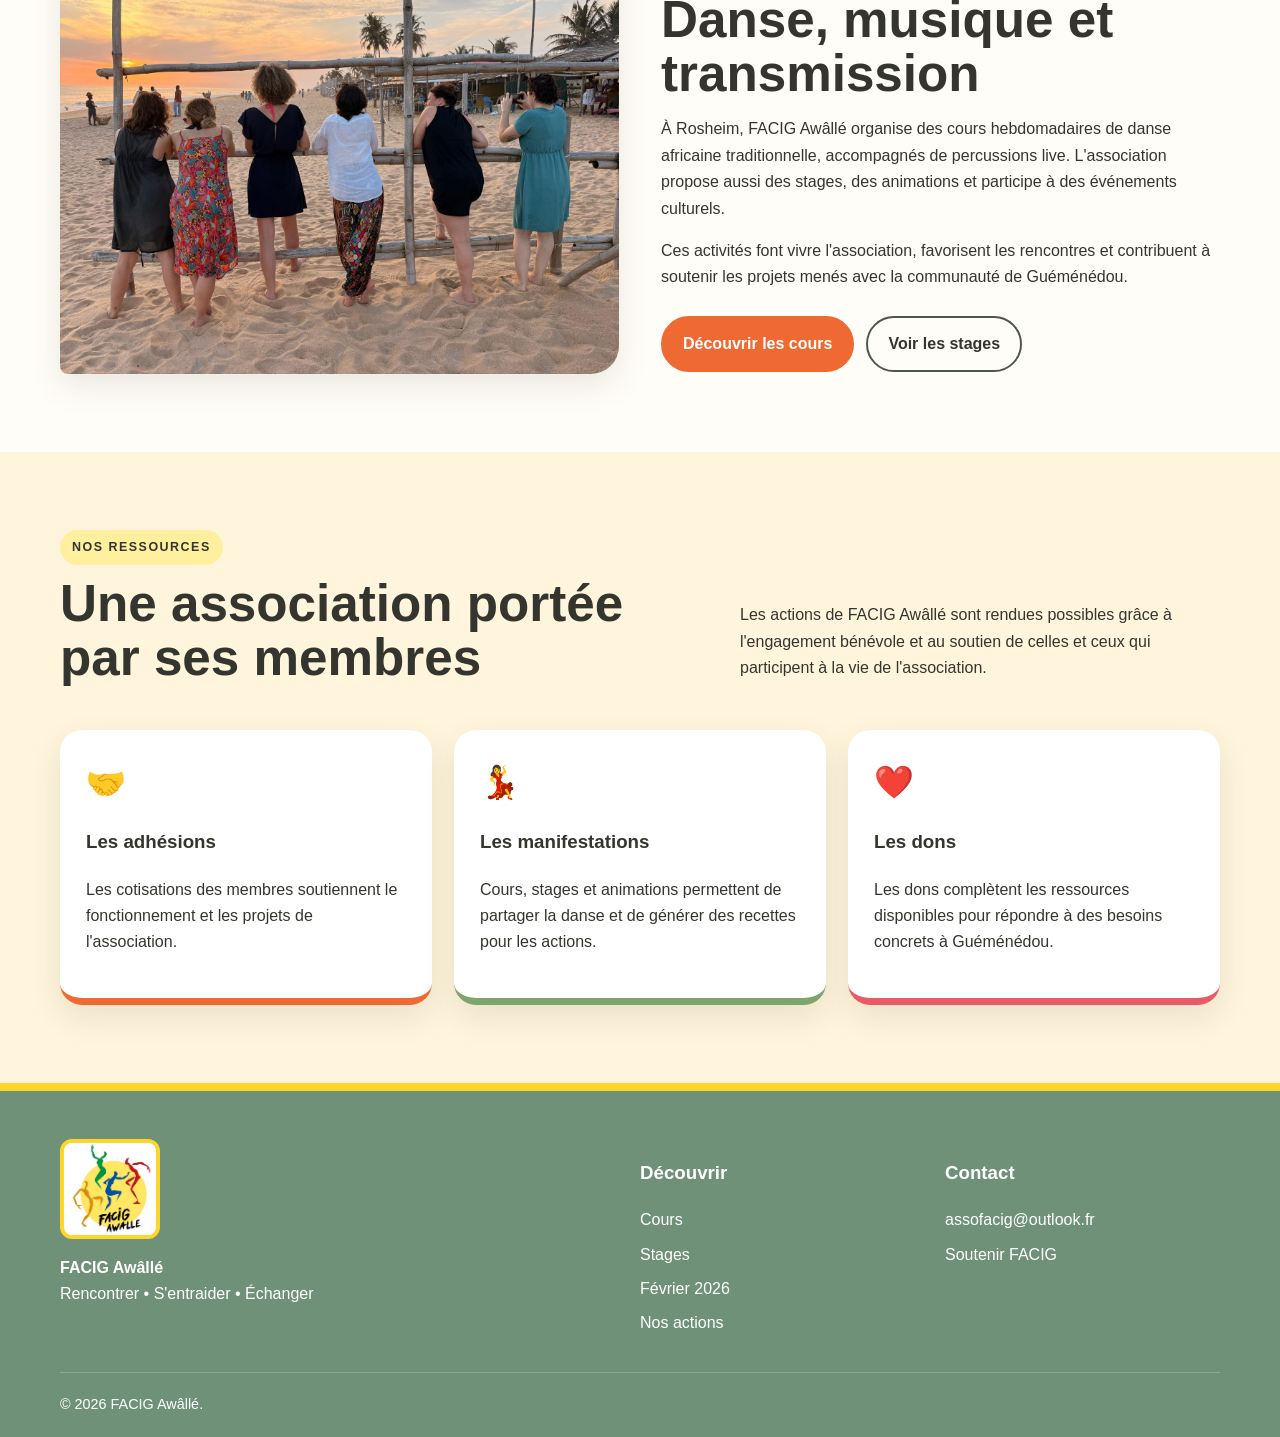
==== commit f4494c85: "Add duplicate article section for FACIG Awâllé" ====
--- a/association.html
+++ b/association.html
@@ -2,7 +2,7 @@
 <header class="site-header"><div class="container nav"><a class="brand" href="index.html"><img src="assets/images/logo-facig.jpg" alt="Logo FACIG Awâllé"><span>FACIG AWÂLLÉ</span></a><button class="menu-toggle" aria-expanded="false" aria-label="Ouvrir le menu">☰</button><nav class="nav-links" aria-label="Navigation principale"><a href="index.html">Accueil</a><a aria-current="page" href="association.html">Histoire de l'association</a><a href="guemenedou.html">Nos actions</a><a href="cours.html">Cours à Rosheim</a><a href="stages.html">Stages & animations</a><a href="souvenirs.html">Souvenirs en images</a><a href="contact.html">Contact</a><a class="nav-cta" href="soutenir.html">Soutenir</a></nav></div></header>
 <main><section class="page-hero"><div class="container"><div class="breadcrumb"><a href="index.html">Accueil</a> / L'association</div><span class="eyebrow">Notre histoire</span><h1>Une association entre l'Alsace et Guéménédou</h1><p class="lead">Rencontrer, s'entraider, échanger : depuis 2007, FACIG Awâllé crée des liens entre l'Alsace et la Côte d'Ivoire.</p></div></section>
 <section class="section"><div class="container story">
-<article class="story-row"><div class="story-media"><img src="assets/images/Achil.jpg" alt="Achil Gadié Djegna, fondateur de FACIG Awâllé"></div><div class="story-text"><span class="eyebrow">2007</span><h2>La naissance de FACIG Awâllé</h2><p>L'association F.A.C.I.G. Awâllé a été fondée en 2007 par <strong>Achil Gadié Djegna</strong>, originaire de Guéménédou, dans la province de Gagnoa en Côte d'Ivoire, afin de venir en aide aux habitants du village.</p><p>À but non lucratif, elle est animée par une équipe de bénévoles et s'appuie sur un réseau solidaire.</p></div></article>
+<article class="story-row"><div class="story-media"><img class="achil-photo" src="assets/images/Achil.jpg" alt="Achil Gadié Djegna, fondateur de FACIG Awâllé"></div><div class="story-text"><span class="eyebrow">2007</span><h2>La naissance de FACIG Awâllé</h2><p>L'association F.A.C.I.G. Awâllé a été fondée en 2007 par <strong>Achil Gadié Djegna</strong>, originaire de Guéménédou, dans la province de Gagnoa en Côte d'Ivoire, afin de venir en aide aux habitants du village.</p><p>À but non lucratif, elle est animée par une équipe de bénévoles et s'appuie sur un réseau solidaire.</p></div></article>
 <article class="story-row"><div class="story-media"><img src="assets/images/stage-route.jpg" alt="Piste menant vers Guéménédou"></div><div class="story-text"><span class="eyebrow">Un nom, une philosophie</span><h2>FACIG Awâllé, qu'est-ce que cela signifie ?</h2><p><strong>F.A.C.I.G.</strong> signifie <strong>France Alsace Côte d'Ivoire Gagnoa</strong>.</p><p class="quote"><strong>Awâllé</strong> signifie « aimons-nous » en bété, l'une des langues de Côte d'Ivoire. Cette expression reflète la philosophie de vie du fondateur et l'esprit de l'association.</p></div></article>
 <article class="story-row"><div class="story-media"><img src="assets/images/stage-plage.jpg" alt="Tissus wax colorés"></div><div class="story-text"><span class="eyebrow">En Alsace</span><h2>Danse, musique et transmission</h2><p>À Rosheim, FACIG Awâllé organise des cours hebdomadaires de danse africaine traditionnelle, accompagnés de percussions live. L'association propose aussi des stages, des animations et participe à des événements culturels.</p><p>Ces activités font vivre l'association, favorisent les rencontres et contribuent à soutenir les projets menés avec la communauté de Guéménédou.</p><div class="actions"><a class="btn btn-primary" href="cours.html">Découvrir les cours</a><a class="btn btn-outline" href="stages.html">Voir les stages</a></div></div></article>
 </div></section>
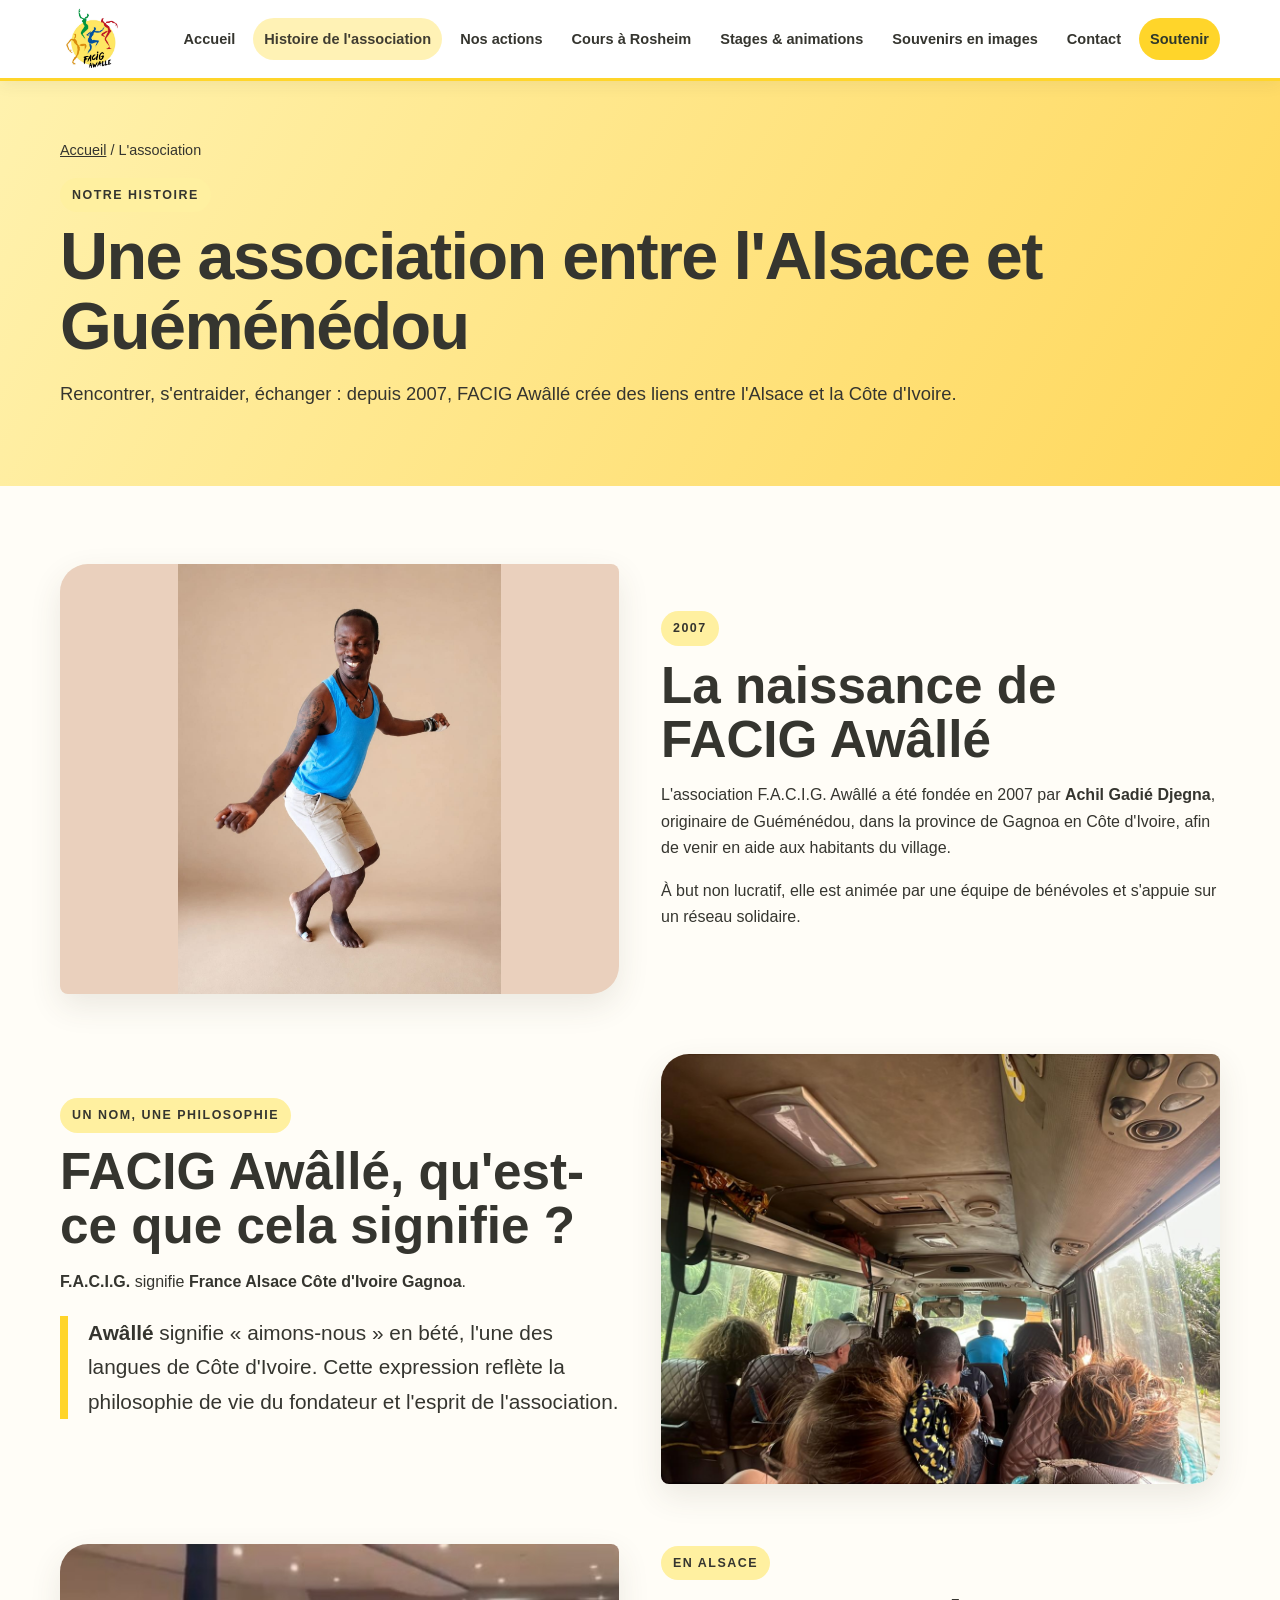
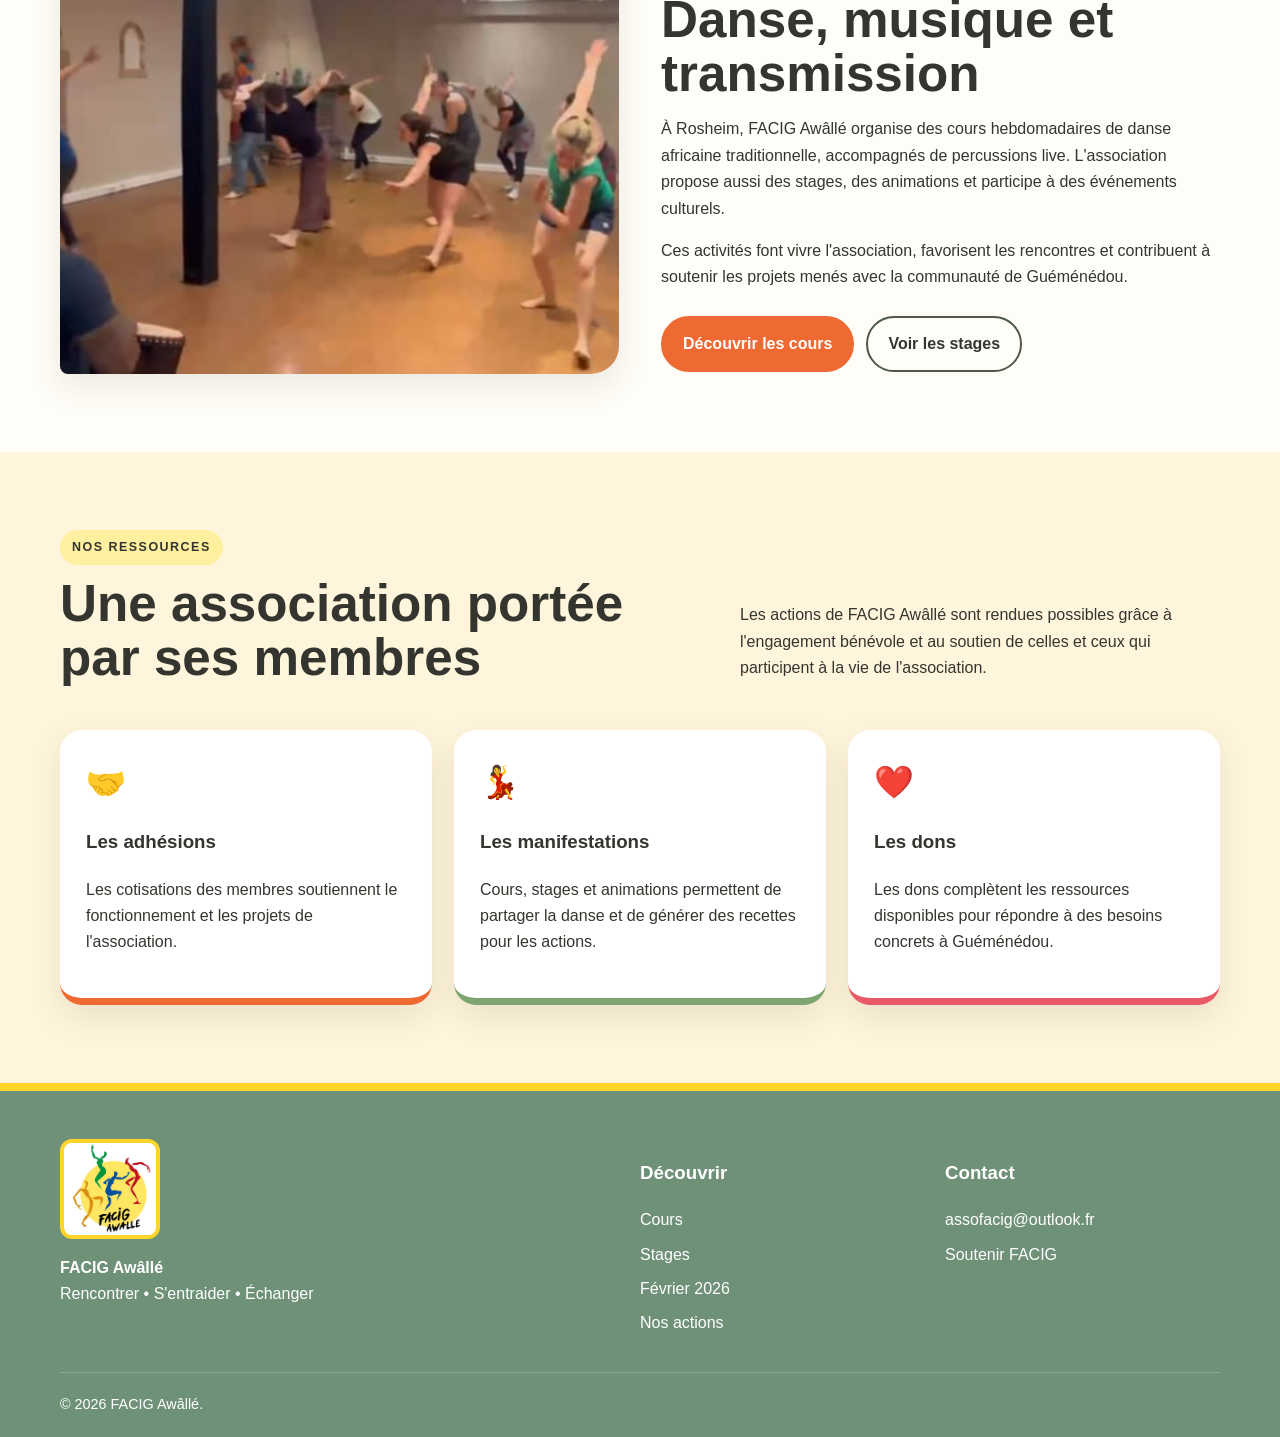
==== commit 0c6b49e1: "Update association.html" ====
--- a/association.html
+++ b/association.html
@@ -4,7 +4,7 @@
 <section class="section"><div class="container story">
 <article class="story-row"><div class="story-media"><img class="achil-photo" src="assets/images/Achil.jpg" alt="Achil Gadié Djegna, fondateur de FACIG Awâllé"></div><div class="story-text"><span class="eyebrow">2007</span><h2>La naissance de FACIG Awâllé</h2><p>L'association F.A.C.I.G. Awâllé a été fondée en 2007 par <strong>Achil Gadié Djegna</strong>, originaire de Guéménédou, dans la province de Gagnoa en Côte d'Ivoire, afin de venir en aide aux habitants du village.</p><p>À but non lucratif, elle est animée par une équipe de bénévoles et s'appuie sur un réseau solidaire.</p></div></article>
 <article class="story-row"><div class="story-media"><img src="assets/images/stage-route.jpg" alt="Piste menant vers Guéménédou"></div><div class="story-text"><span class="eyebrow">Un nom, une philosophie</span><h2>FACIG Awâllé, qu'est-ce que cela signifie ?</h2><p><strong>F.A.C.I.G.</strong> signifie <strong>France Alsace Côte d'Ivoire Gagnoa</strong>.</p><p class="quote"><strong>Awâllé</strong> signifie « aimons-nous » en bété, l'une des langues de Côte d'Ivoire. Cette expression reflète la philosophie de vie du fondateur et l'esprit de l'association.</p></div></article>
-<article class="story-row"><div class="story-media"><img src="assets/images/stage-plage.jpg" alt="Tissus wax colorés"></div><div class="story-text"><span class="eyebrow">En Alsace</span><h2>Danse, musique et transmission</h2><p>À Rosheim, FACIG Awâllé organise des cours hebdomadaires de danse africaine traditionnelle, accompagnés de percussions live. L'association propose aussi des stages, des animations et participe à des événements culturels.</p><p>Ces activités font vivre l'association, favorisent les rencontres et contribuent à soutenir les projets menés avec la communauté de Guéménédou.</p><div class="actions"><a class="btn btn-primary" href="cours.html">Découvrir les cours</a><a class="btn btn-outline" href="stages.html">Voir les stages</a></div></div></article>
+<article class="story-row"><div class="story-media"><img src="assets/images/cours-rosheim.jpg" alt="Cours de danse africaine à Rosheim"></div><div class="story-text"><span class="eyebrow">En Alsace</span><h2>Danse, musique et transmission</h2><p>À Rosheim, FACIG Awâllé organise des cours hebdomadaires de danse africaine traditionnelle, accompagnés de percussions live. L'association propose aussi des stages, des animations et participe à des événements culturels.</p><p>Ces activités font vivre l'association, favorisent les rencontres et contribuent à soutenir les projets menés avec la communauté de Guéménédou.</p><div class="actions"><a class="btn btn-primary" href="cours.html">Découvrir les cours</a><a class="btn btn-outline" href="stages.html">Voir les stages</a></div></div></article>
 </div></section>
 <section class="section section-soft"><div class="container"><div class="section-head"><div><span class="eyebrow">Nos ressources</span><h2>Une association portée par ses membres</h2></div><p>Les actions de FACIG Awâllé sont rendues possibles grâce à l'engagement bénévole et au soutien de celles et ceux qui participent à la vie de l'association.</p></div><div class="cards"><div class="card"><div class="icon">🤝</div><h3>Les adhésions</h3><p>Les cotisations des membres soutiennent le fonctionnement et les projets de l'association.</p></div><div class="card"><div class="icon">💃</div><h3>Les manifestations</h3><p>Cours, stages et animations permettent de partager la danse et de générer des recettes pour les actions.</p></div><div class="card"><div class="icon">❤️</div><h3>Les dons</h3><p>Les dons complètent les ressources disponibles pour répondre à des besoins concrets à Guéménédou.</p></div></div></div></section>
 </main>
--- a/assets/css/style.css
+++ b/assets/css/style.css
@@ -33,3 +33,8 @@
 
 /* Ajouts août 2026 : photos réelles et souvenirs */
 .course-photo img{width:100%;max-height:680px;object-fit:cover;object-position:center;border-radius:28px;display:block}.stage-photo-pair{display:grid;grid-template-columns:1fr 1fr;gap:24px;margin:24px 0}.stage-photo-pair img{width:100%;height:420px;object-fit:cover;border-radius:26px}.memory-grid{display:grid;gap:30px}.memory-card{display:grid;grid-template-columns:minmax(280px,1fr) minmax(320px,1fr);gap:36px;align-items:center;background:#fff;border-radius:30px;overflow:hidden;box-shadow:0 18px 50px rgba(50,42,24,.08)}.memory-card img{width:100%;height:100%;min-height:380px;object-fit:cover}.memory-card>div{padding:38px}.memory-placeholder{display:block;padding:10px}.memory-placeholder>div{padding:38px}@media(max-width:850px){.stage-photo-pair,.memory-card{grid-template-columns:1fr}.stage-photo-pair img{height:auto}.memory-card img{min-height:0;max-height:480px}}
+.achil-photo{
+  object-fit:contain !important;
+  object-position:center !important;
+  background:#ead0bd;
+}
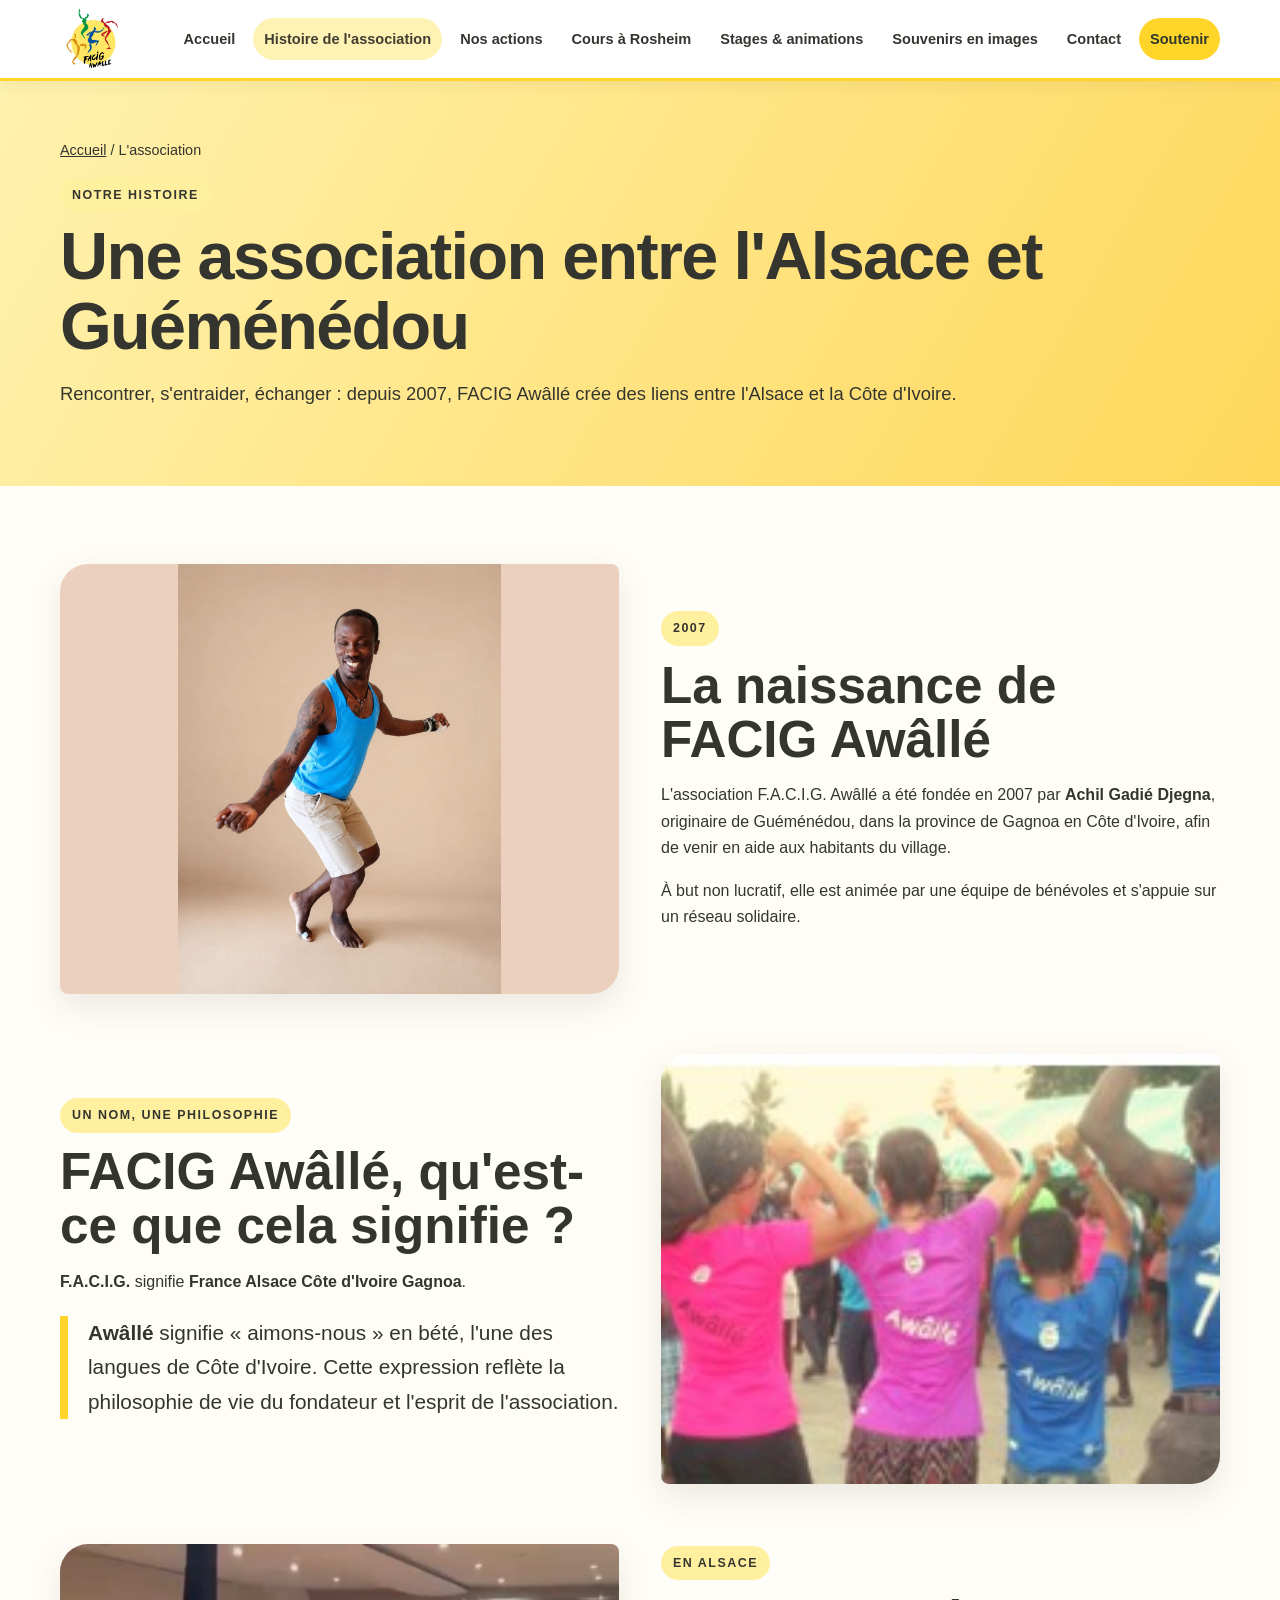
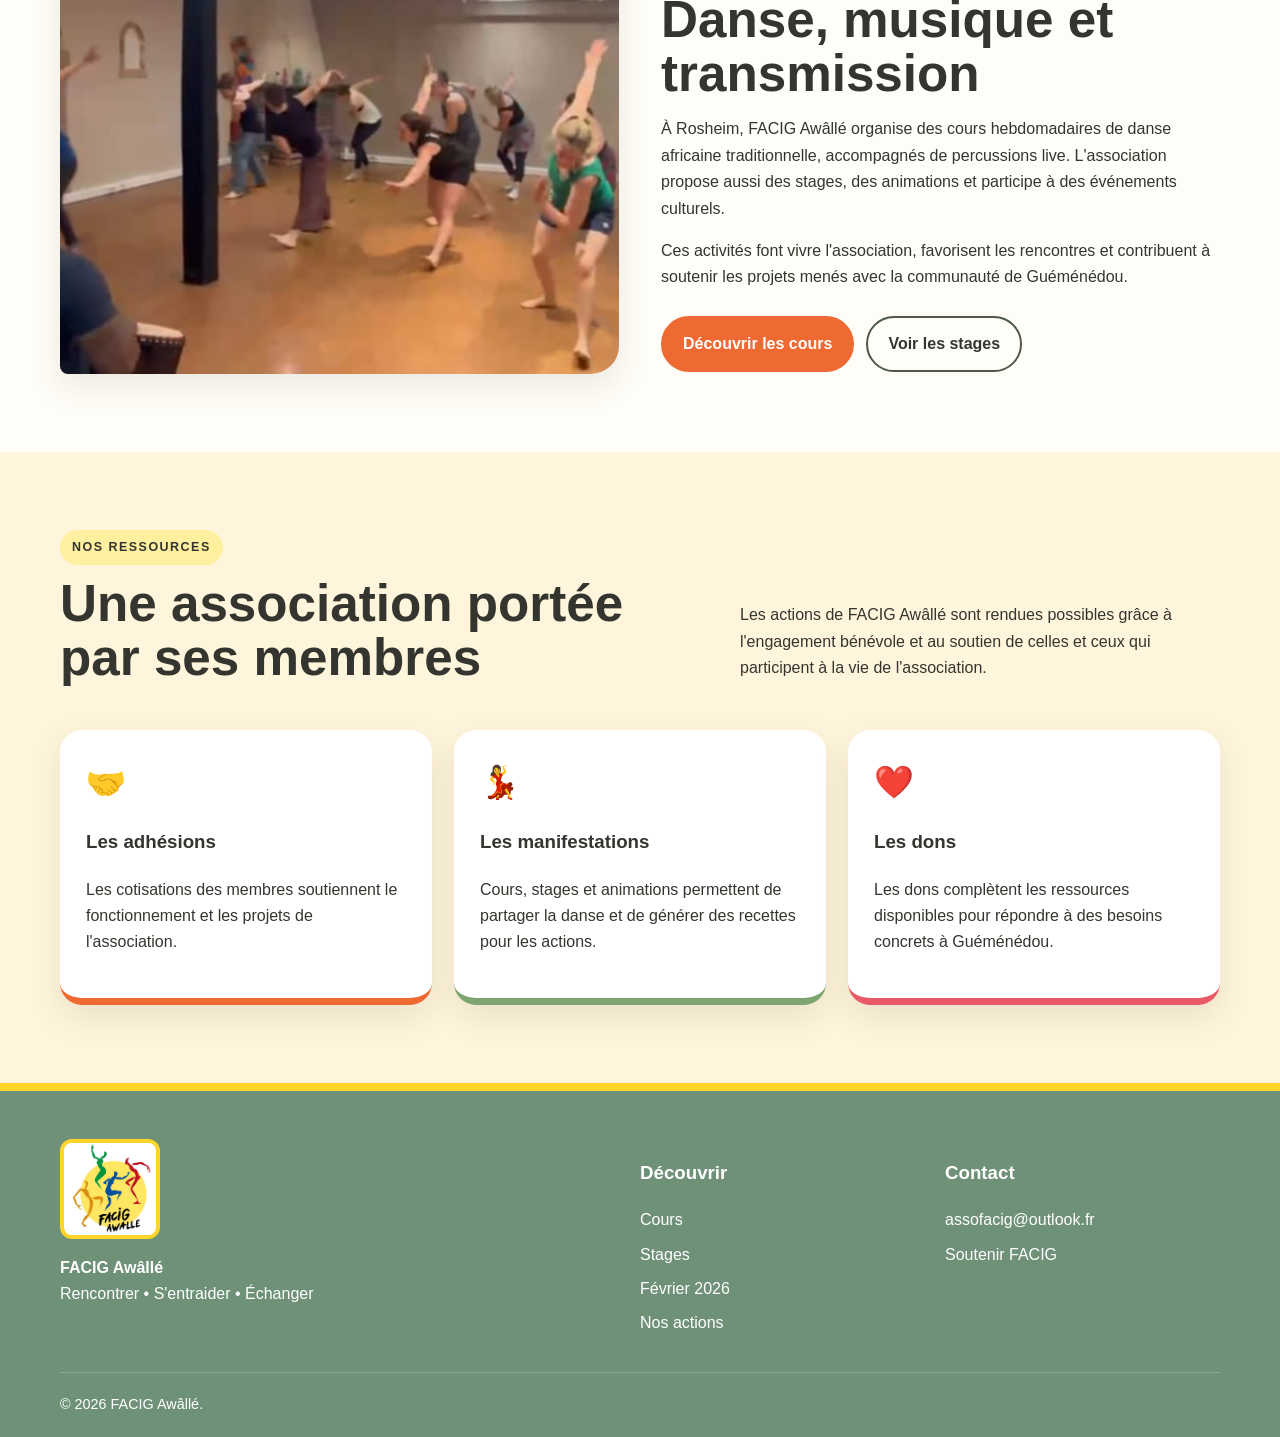
==== commit 32a85b15: "Update association.html" ====
--- a/association.html
+++ b/association.html
@@ -3,7 +3,7 @@
 <main><section class="page-hero"><div class="container"><div class="breadcrumb"><a href="index.html">Accueil</a> / L'association</div><span class="eyebrow">Notre histoire</span><h1>Une association entre l'Alsace et Guéménédou</h1><p class="lead">Rencontrer, s'entraider, échanger : depuis 2007, FACIG Awâllé crée des liens entre l'Alsace et la Côte d'Ivoire.</p></div></section>
 <section class="section"><div class="container story">
 <article class="story-row"><div class="story-media"><img class="achil-photo" src="assets/images/Achil.jpg" alt="Achil Gadié Djegna, fondateur de FACIG Awâllé"></div><div class="story-text"><span class="eyebrow">2007</span><h2>La naissance de FACIG Awâllé</h2><p>L'association F.A.C.I.G. Awâllé a été fondée en 2007 par <strong>Achil Gadié Djegna</strong>, originaire de Guéménédou, dans la province de Gagnoa en Côte d'Ivoire, afin de venir en aide aux habitants du village.</p><p>À but non lucratif, elle est animée par une équipe de bénévoles et s'appuie sur un réseau solidaire.</p></div></article>
-<article class="story-row"><div class="story-media"><img src="assets/images/stage-route.jpg" alt="Piste menant vers Guéménédou"></div><div class="story-text"><span class="eyebrow">Un nom, une philosophie</span><h2>FACIG Awâllé, qu'est-ce que cela signifie ?</h2><p><strong>F.A.C.I.G.</strong> signifie <strong>France Alsace Côte d'Ivoire Gagnoa</strong>.</p><p class="quote"><strong>Awâllé</strong> signifie « aimons-nous » en bété, l'une des langues de Côte d'Ivoire. Cette expression reflète la philosophie de vie du fondateur et l'esprit de l'association.</p></div></article>
+<article class="story-row"><div class="story-media"><img src="assets/images/awalle sur les Tshirt .jpg" alt="Awâllé inscrit sur les tee-shirts de l'association FACIG"></div><div class="story-text"><span class="eyebrow">Un nom, une philosophie</span><h2>FACIG Awâllé, qu'est-ce que cela signifie ?</h2><p><strong>F.A.C.I.G.</strong> signifie <strong>France Alsace Côte d'Ivoire Gagnoa</strong>.</p><p class="quote"><strong>Awâllé</strong> signifie « aimons-nous » en bété, l'une des langues de Côte d'Ivoire. Cette expression reflète la philosophie de vie du fondateur et l'esprit de l'association.</p></div></article>
 <article class="story-row"><div class="story-media"><img src="assets/images/cours-rosheim.jpg" alt="Cours de danse africaine à Rosheim"></div><div class="story-text"><span class="eyebrow">En Alsace</span><h2>Danse, musique et transmission</h2><p>À Rosheim, FACIG Awâllé organise des cours hebdomadaires de danse africaine traditionnelle, accompagnés de percussions live. L'association propose aussi des stages, des animations et participe à des événements culturels.</p><p>Ces activités font vivre l'association, favorisent les rencontres et contribuent à soutenir les projets menés avec la communauté de Guéménédou.</p><div class="actions"><a class="btn btn-primary" href="cours.html">Découvrir les cours</a><a class="btn btn-outline" href="stages.html">Voir les stages</a></div></div></article>
 </div></section>
 <section class="section section-soft"><div class="container"><div class="section-head"><div><span class="eyebrow">Nos ressources</span><h2>Une association portée par ses membres</h2></div><p>Les actions de FACIG Awâllé sont rendues possibles grâce à l'engagement bénévole et au soutien de celles et ceux qui participent à la vie de l'association.</p></div><div class="cards"><div class="card"><div class="icon">🤝</div><h3>Les adhésions</h3><p>Les cotisations des membres soutiennent le fonctionnement et les projets de l'association.</p></div><div class="card"><div class="icon">💃</div><h3>Les manifestations</h3><p>Cours, stages et animations permettent de partager la danse et de générer des recettes pour les actions.</p></div><div class="card"><div class="icon">❤️</div><h3>Les dons</h3><p>Les dons complètent les ressources disponibles pour répondre à des besoins concrets à Guéménédou.</p></div></div></div></section>
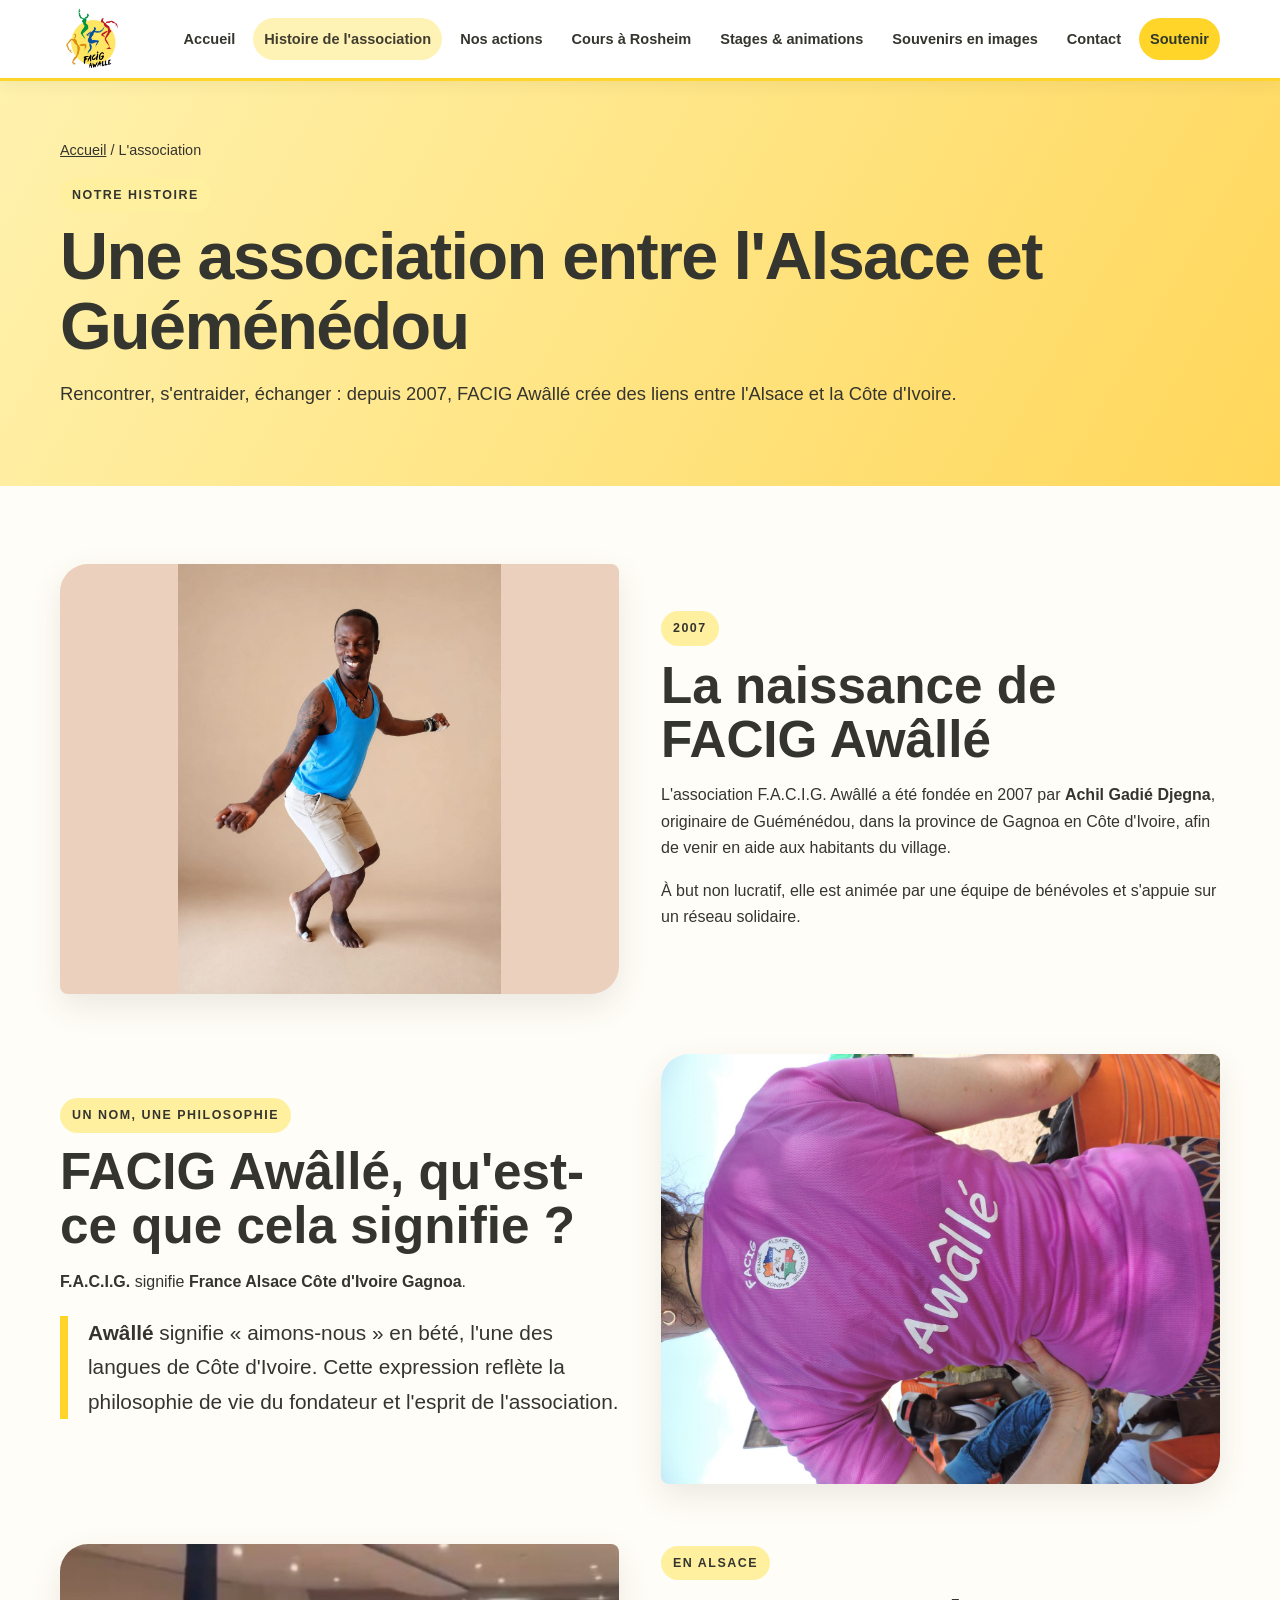
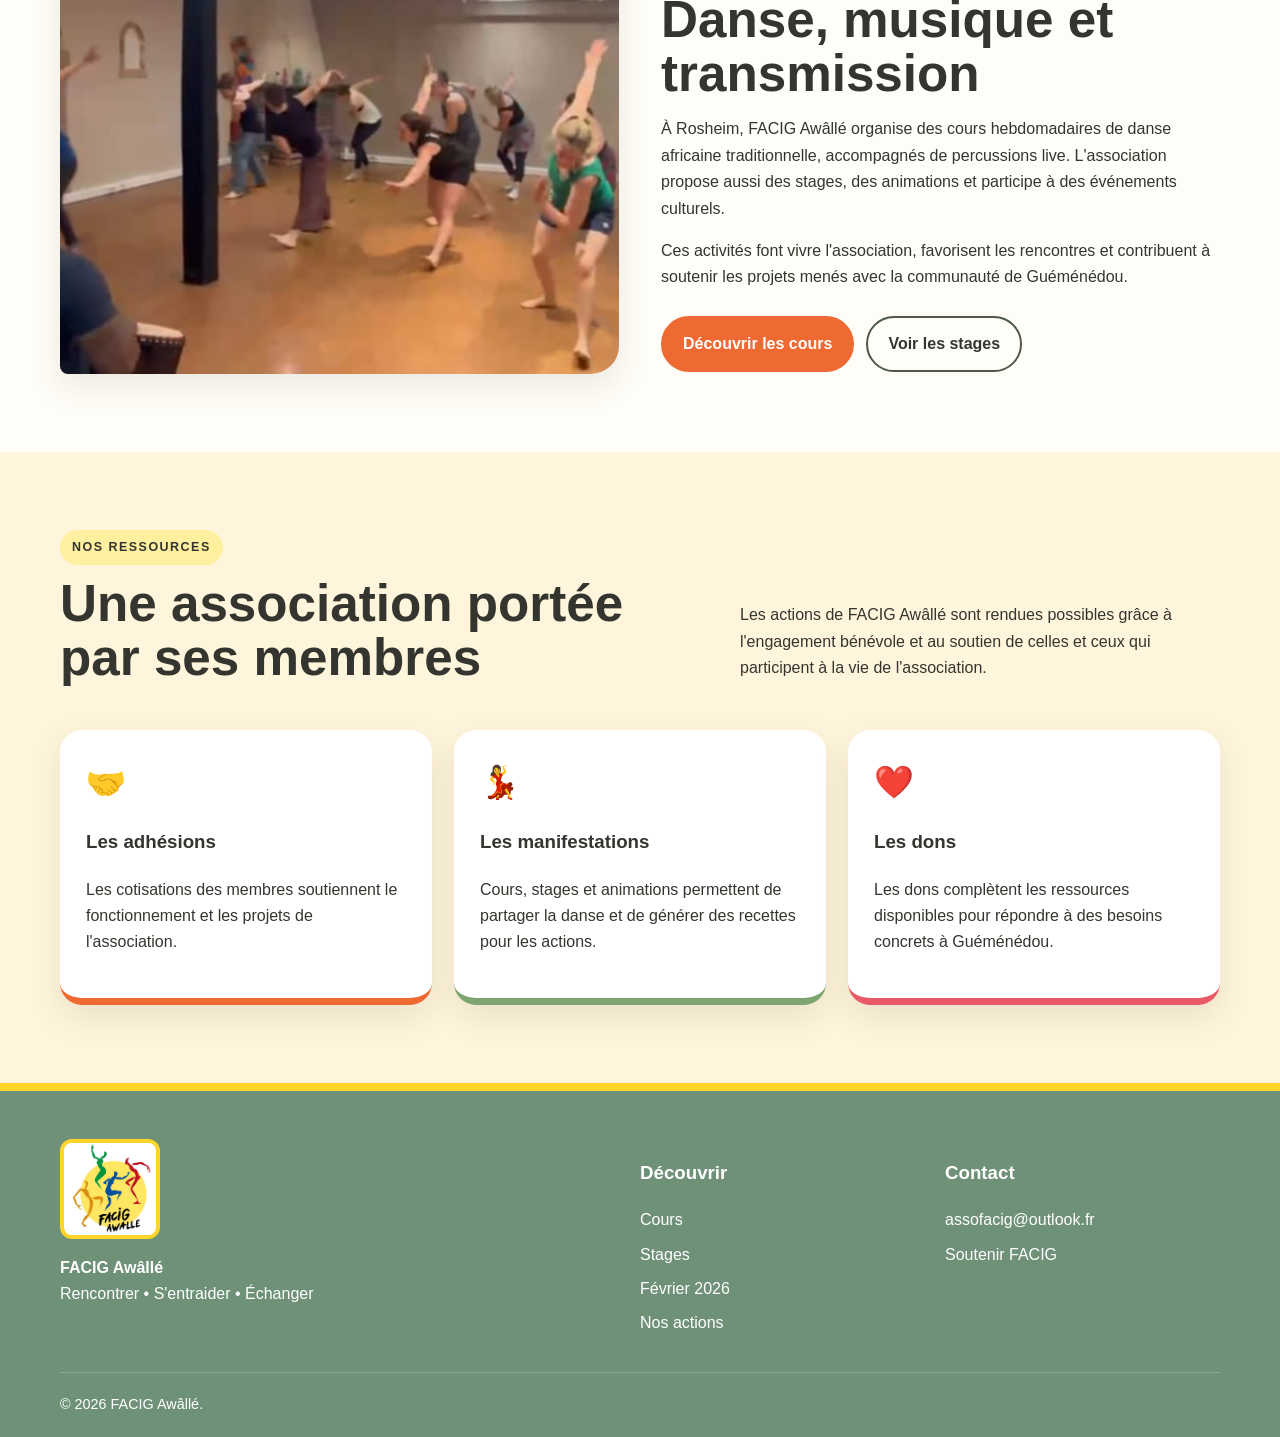
==== commit 0ad42d2b: "Add article on FACIG Awâllé's philosophy and activities Added a new article about FACIG Awâllé's phi" ====
--- a/association.html
+++ b/association.html
@@ -3,7 +3,7 @@
 <main><section class="page-hero"><div class="container"><div class="breadcrumb"><a href="index.html">Accueil</a> / L'association</div><span class="eyebrow">Notre histoire</span><h1>Une association entre l'Alsace et Guéménédou</h1><p class="lead">Rencontrer, s'entraider, échanger : depuis 2007, FACIG Awâllé crée des liens entre l'Alsace et la Côte d'Ivoire.</p></div></section>
 <section class="section"><div class="container story">
 <article class="story-row"><div class="story-media"><img class="achil-photo" src="assets/images/Achil.jpg" alt="Achil Gadié Djegna, fondateur de FACIG Awâllé"></div><div class="story-text"><span class="eyebrow">2007</span><h2>La naissance de FACIG Awâllé</h2><p>L'association F.A.C.I.G. Awâllé a été fondée en 2007 par <strong>Achil Gadié Djegna</strong>, originaire de Guéménédou, dans la province de Gagnoa en Côte d'Ivoire, afin de venir en aide aux habitants du village.</p><p>À but non lucratif, elle est animée par une équipe de bénévoles et s'appuie sur un réseau solidaire.</p></div></article>
-<article class="story-row"><div class="story-media"><img src="assets/images/awalle sur les Tshirt .jpg" alt="Awâllé inscrit sur les tee-shirts de l'association FACIG"></div><div class="story-text"><span class="eyebrow">Un nom, une philosophie</span><h2>FACIG Awâllé, qu'est-ce que cela signifie ?</h2><p><strong>F.A.C.I.G.</strong> signifie <strong>France Alsace Côte d'Ivoire Gagnoa</strong>.</p><p class="quote"><strong>Awâllé</strong> signifie « aimons-nous » en bété, l'une des langues de Côte d'Ivoire. Cette expression reflète la philosophie de vie du fondateur et l'esprit de l'association.</p></div></article>
+<article class="story-row"><div class="story-media"><img src="assets/images/facig sur tshirt .jpeg" alt="FACIG Awâllé inscrit sur les tee-shirts de l'association"></div><div class="story-text"><span class="eyebrow">Un nom, une philosophie</span><h2>FACIG Awâllé, qu'est-ce que cela signifie ?</h2><p><strong>F.A.C.I.G.</strong> signifie <strong>France Alsace Côte d'Ivoire Gagnoa</strong>.</p><p class="quote"><strong>Awâllé</strong> signifie « aimons-nous » en bété, l'une des langues de Côte d'Ivoire. Cette expression reflète la philosophie de vie du fondateur et l'esprit de l'association.</p></div></article>
 <article class="story-row"><div class="story-media"><img src="assets/images/cours-rosheim.jpg" alt="Cours de danse africaine à Rosheim"></div><div class="story-text"><span class="eyebrow">En Alsace</span><h2>Danse, musique et transmission</h2><p>À Rosheim, FACIG Awâllé organise des cours hebdomadaires de danse africaine traditionnelle, accompagnés de percussions live. L'association propose aussi des stages, des animations et participe à des événements culturels.</p><p>Ces activités font vivre l'association, favorisent les rencontres et contribuent à soutenir les projets menés avec la communauté de Guéménédou.</p><div class="actions"><a class="btn btn-primary" href="cours.html">Découvrir les cours</a><a class="btn btn-outline" href="stages.html">Voir les stages</a></div></div></article>
 </div></section>
 <section class="section section-soft"><div class="container"><div class="section-head"><div><span class="eyebrow">Nos ressources</span><h2>Une association portée par ses membres</h2></div><p>Les actions de FACIG Awâllé sont rendues possibles grâce à l'engagement bénévole et au soutien de celles et ceux qui participent à la vie de l'association.</p></div><div class="cards"><div class="card"><div class="icon">🤝</div><h3>Les adhésions</h3><p>Les cotisations des membres soutiennent le fonctionnement et les projets de l'association.</p></div><div class="card"><div class="icon">💃</div><h3>Les manifestations</h3><p>Cours, stages et animations permettent de partager la danse et de générer des recettes pour les actions.</p></div><div class="card"><div class="icon">❤️</div><h3>Les dons</h3><p>Les dons complètent les ressources disponibles pour répondre à des besoins concrets à Guéménédou.</p></div></div></div></section>
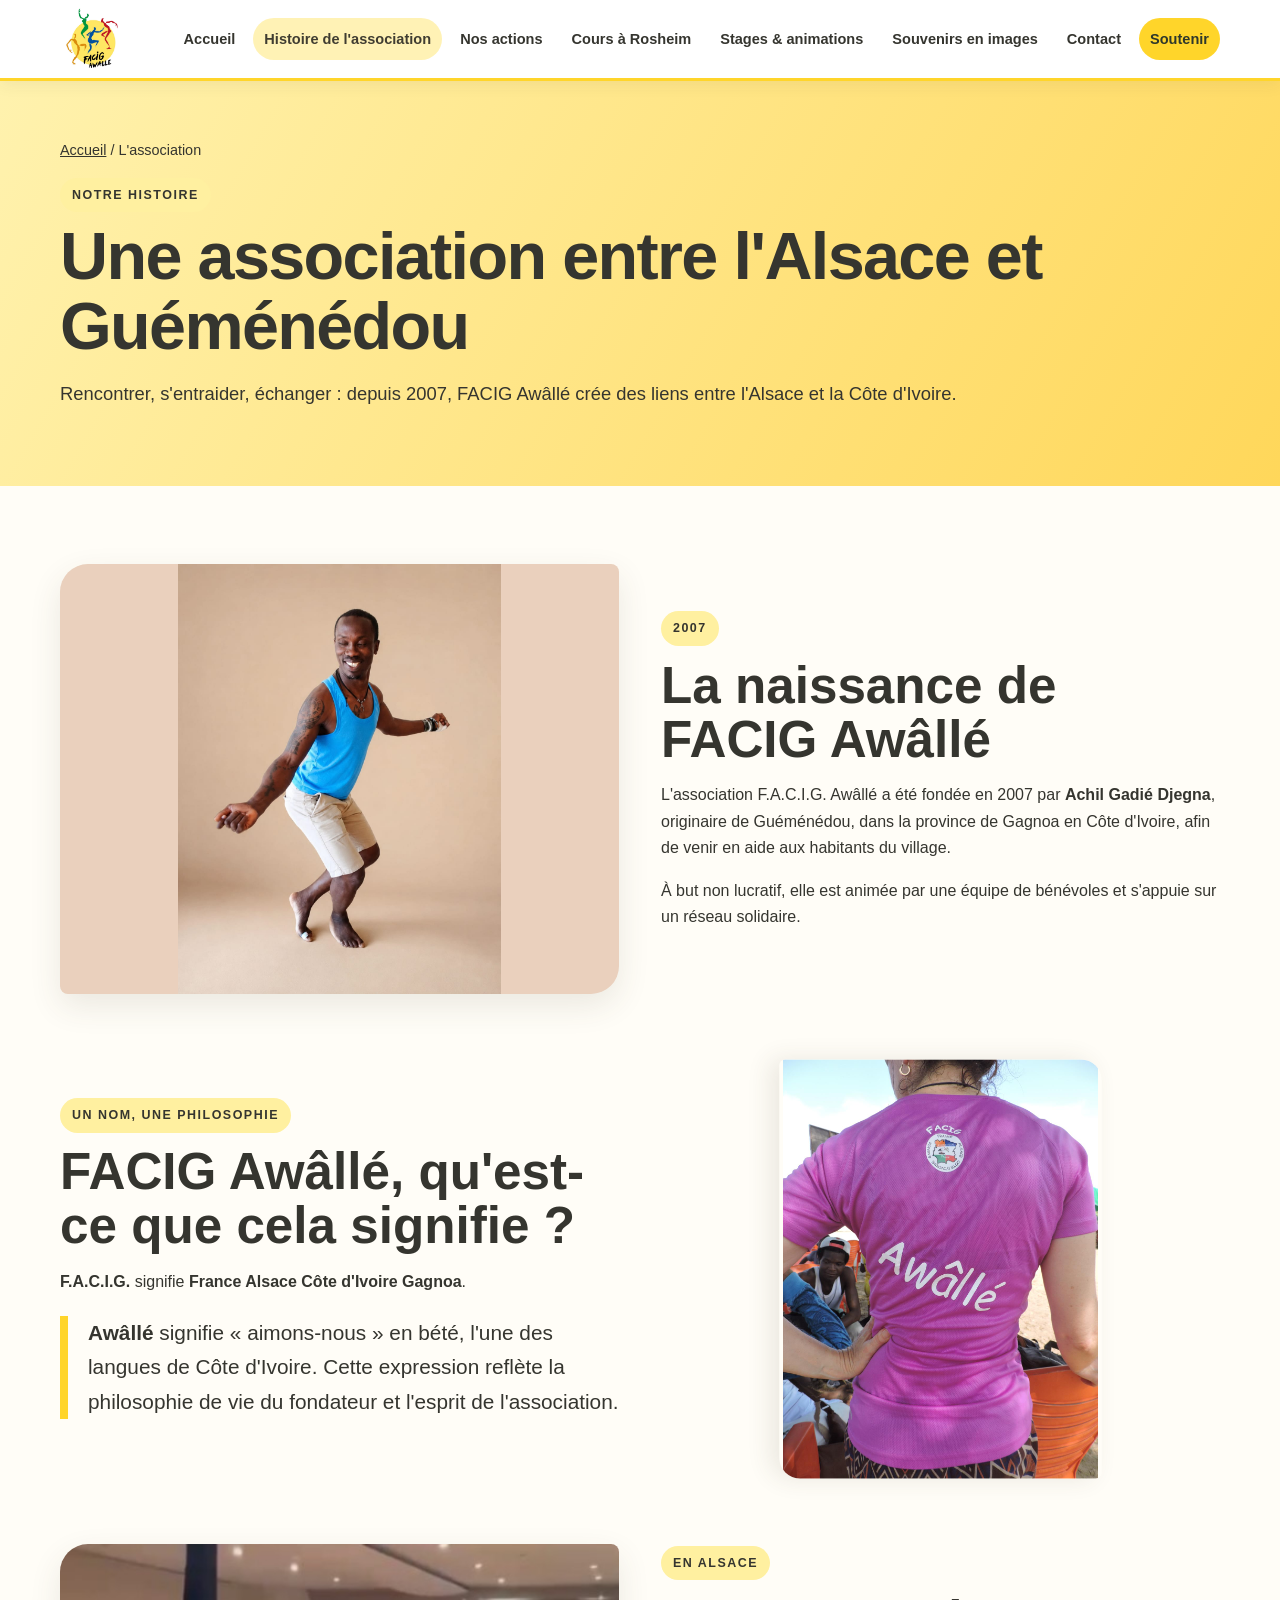
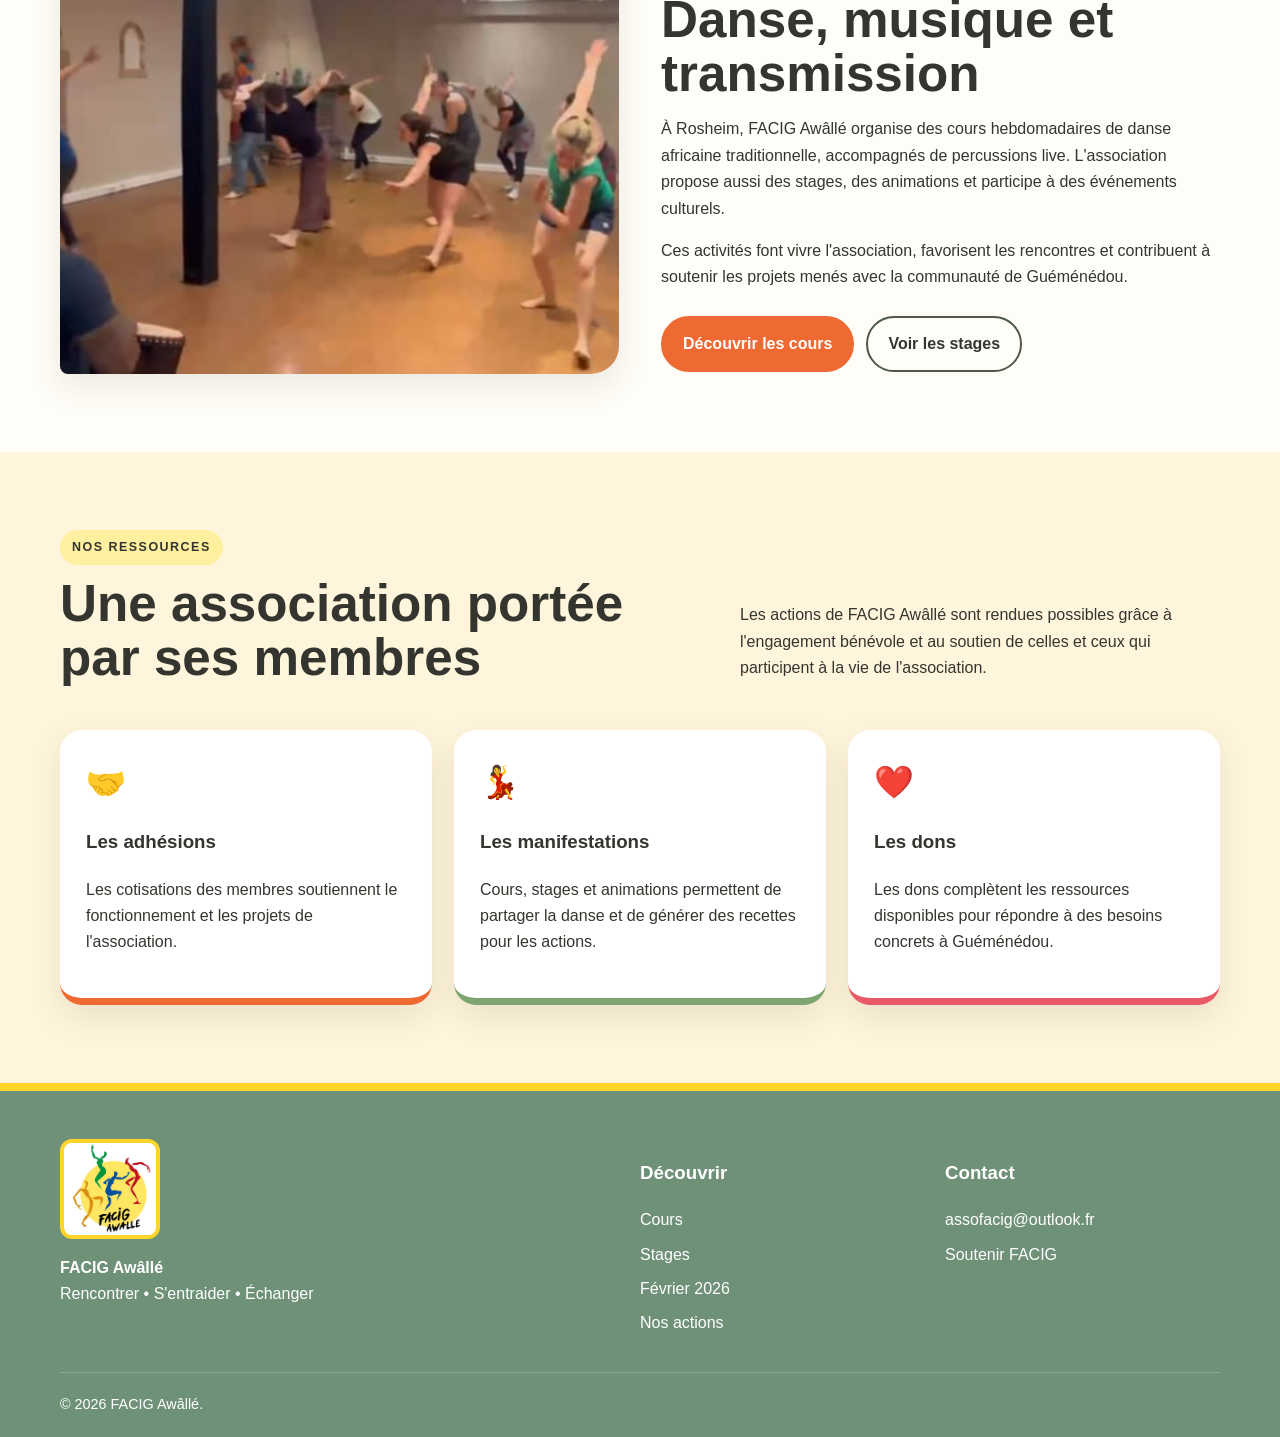
==== commit 5da71462: "Update association.html" ====
--- a/association.html
+++ b/association.html
@@ -3,7 +3,7 @@
 <main><section class="page-hero"><div class="container"><div class="breadcrumb"><a href="index.html">Accueil</a> / L'association</div><span class="eyebrow">Notre histoire</span><h1>Une association entre l'Alsace et Guéménédou</h1><p class="lead">Rencontrer, s'entraider, échanger : depuis 2007, FACIG Awâllé crée des liens entre l'Alsace et la Côte d'Ivoire.</p></div></section>
 <section class="section"><div class="container story">
 <article class="story-row"><div class="story-media"><img class="achil-photo" src="assets/images/Achil.jpg" alt="Achil Gadié Djegna, fondateur de FACIG Awâllé"></div><div class="story-text"><span class="eyebrow">2007</span><h2>La naissance de FACIG Awâllé</h2><p>L'association F.A.C.I.G. Awâllé a été fondée en 2007 par <strong>Achil Gadié Djegna</strong>, originaire de Guéménédou, dans la province de Gagnoa en Côte d'Ivoire, afin de venir en aide aux habitants du village.</p><p>À but non lucratif, elle est animée par une équipe de bénévoles et s'appuie sur un réseau solidaire.</p></div></article>
-<article class="story-row"><div class="story-media"><img src="assets/images/facig sur tshirt .jpeg" alt="FACIG Awâllé inscrit sur les tee-shirts de l'association"></div><div class="story-text"><span class="eyebrow">Un nom, une philosophie</span><h2>FACIG Awâllé, qu'est-ce que cela signifie ?</h2><p><strong>F.A.C.I.G.</strong> signifie <strong>France Alsace Côte d'Ivoire Gagnoa</strong>.</p><p class="quote"><strong>Awâllé</strong> signifie « aimons-nous » en bété, l'une des langues de Côte d'Ivoire. Cette expression reflète la philosophie de vie du fondateur et l'esprit de l'association.</p></div></article>
+<article class="story-row"><div class="story-media"><img class="facig-tshirt-photo" src="assets/images/facig sur tshirt .jpeg" alt="FACIG Awâllé inscrit sur les tee-shirts de l'association"></div><div class="story-text"><span class="eyebrow">Un nom, une philosophie</span><h2>FACIG Awâllé, qu'est-ce que cela signifie ?</h2><p><strong>F.A.C.I.G.</strong> signifie <strong>France Alsace Côte d'Ivoire Gagnoa</strong>.</p><p class="quote"><strong>Awâllé</strong> signifie « aimons-nous » en bété, l'une des langues de Côte d'Ivoire. Cette expression reflète la philosophie de vie du fondateur et l'esprit de l'association.</p></div></article>
 <article class="story-row"><div class="story-media"><img src="assets/images/cours-rosheim.jpg" alt="Cours de danse africaine à Rosheim"></div><div class="story-text"><span class="eyebrow">En Alsace</span><h2>Danse, musique et transmission</h2><p>À Rosheim, FACIG Awâllé organise des cours hebdomadaires de danse africaine traditionnelle, accompagnés de percussions live. L'association propose aussi des stages, des animations et participe à des événements culturels.</p><p>Ces activités font vivre l'association, favorisent les rencontres et contribuent à soutenir les projets menés avec la communauté de Guéménédou.</p><div class="actions"><a class="btn btn-primary" href="cours.html">Découvrir les cours</a><a class="btn btn-outline" href="stages.html">Voir les stages</a></div></div></article>
 </div></section>
 <section class="section section-soft"><div class="container"><div class="section-head"><div><span class="eyebrow">Nos ressources</span><h2>Une association portée par ses membres</h2></div><p>Les actions de FACIG Awâllé sont rendues possibles grâce à l'engagement bénévole et au soutien de celles et ceux qui participent à la vie de l'association.</p></div><div class="cards"><div class="card"><div class="icon">🤝</div><h3>Les adhésions</h3><p>Les cotisations des membres soutiennent le fonctionnement et les projets de l'association.</p></div><div class="card"><div class="icon">💃</div><h3>Les manifestations</h3><p>Cours, stages et animations permettent de partager la danse et de générer des recettes pour les actions.</p></div><div class="card"><div class="icon">❤️</div><h3>Les dons</h3><p>Les dons complètent les ressources disponibles pour répondre à des besoins concrets à Guéménédou.</p></div></div></div></section>
--- a/assets/css/style.css
+++ b/assets/css/style.css
@@ -1,6 +1,5 @@
 :root{--ink:#173f4a;--cream:#fffaf0;--orange:#ff6b1a;--yellow:#ffd21f;--pink:#ed2f70;--green:#119b7a;--blue:#087f9c;--white:#fff;--shadow:0 14px 40px rgba(23,63,74,.14)}
-*{box-sizing:border-box}html{scroll-behavior:smooth}body{margin:0;font-family:Arial,Helvetica,sans-serif;color:var(--ink);background:var(--cream);line-height:1.65}img{max-width:100%;display:block}a{color:inherit}.container{width:min(1160px,92%);margin:auto}.skip-link{position:absolute;left:-9999px}.site-header{position:sticky;top:0;z-index:50;background:rgba(255,255,255,.97);color:var(--ink);border-bottom:5px solid var(--yellow);box-shadow:0 4px 18px rgba(23,63,74,.08)}.nav{min-height:78px;display:flex;align-items:center;justify-content:space-between;gap:20px}.brand{display:flex;align-items:center;gap:11px;text-decoration:none;font-weight:900;letter-spacing:.07em}.brand img{display:none}.nav-links{display:flex;align-items:center;gap:7px;flex-wrap:wrap}.nav-links a{text-decoration:none;padding:9px 11px;border-radius:999px;font-weight:700;font-size:.91rem}.nav-links a:hover,.nav-links a[aria-current=page]{background:var(--orange)}.nav-cta{background:var(--pink)!important}.menu-toggle{display:none;background:var(--yellow);border:0;border-radius:10px;padding:9px 12px;font-size:1.3rem}.hero{padding:72px 0;background:linear-gradient(125deg,#ff8a18 0%,var(--yellow) 48%,#36c59c 100%);color:var(--ink);overflow:hidden}.hero-grid,.split{display:grid;grid-template-columns:1.02fr .98fr;gap:48px;align-items:center}.hero h1,.page-hero h1{font-size:clamp(3.2rem,8vw,6.5rem);line-height:.88;margin:.15em 0;text-transform:uppercase;letter-spacing:-.04em}.hero .lead{font-size:1.25rem}.hero-visual{position:relative}.main-photo{height:520px;width:100%;object-fit:cover;border-radius:34px 8px 34px 8px;box-shadow:var(--shadow);border:7px solid #fff}.eyebrow{display:inline-block;text-transform:uppercase;font-weight:900;letter-spacing:.12em;font-size:.78rem;background:var(--yellow);color:var(--ink);padding:7px 12px;border-radius:999px}.section{padding:78px 0}.section-soft{background:#ffe7bd}.section-dark{background:linear-gradient(115deg,var(--blue),var(--green));color:#fff}.section h2,.page-hero h1{font-weight:900}.section h2{font-size:clamp(2rem,4vw,3.4rem);line-height:1.05;margin:.25em 0}.lead{font-size:1.15rem}.section-head{display:flex;justify-content:space-between;gap:40px;align-items:end;margin-bottom:32px}.section-head>p{max-width:480px}.media img,.story-media img{width:100%;height:430px;object-fit:cover;border-radius:28px 8px 28px 8px;box-shadow:var(--shadow)}.reverse .media{order:2}.actions{display:flex;flex-wrap:wrap;gap:12px;margin-top:25px}.btn{display:inline-block;text-decoration:none;font-weight:900;padding:13px 20px;border-radius:999px;border:2px solid var(--ink);transition:.18s}.btn:hover{transform:translateY(-2px)}.btn-primary{background:var(--orange);color:#fff;border-color:var(--orange)}.btn-sun{background:var(--yellow);border-color:var(--yellow)}.btn-outline{background:transparent}.course-card{display:grid;grid-template-columns:1.1fr .9fr;background:#fff;border-radius:30px;overflow:hidden;box-shadow:var(--shadow);border-top:9px solid var(--pink)}.course-info{padding:36px}.course-info h3{font-size:2rem;margin-top:0}.course-info dl{display:grid;grid-template-columns:150px 1fr;gap:8px 20px}.course-info dt{font-weight:900;color:var(--pink)}.course-info dd{margin:0}.course-poster{background:var(--yellow);padding:20px;display:grid;place-items:center}.course-poster img{max-height:620px;object-fit:contain;box-shadow:var(--shadow)}.cards,.action-grid,.gallery-grid{display:grid;grid-template-columns:repeat(3,1fr);gap:22px}.card,.action-card{background:#fff;padding:26px;border-radius:22px;box-shadow:var(--shadow);border-bottom:7px solid var(--orange)}.card:nth-child(2n),.action-card:nth-child(2n){border-color:var(--green)}.card:nth-child(3n),.action-card:nth-child(3n){border-color:var(--pink)}.icon{font-size:2rem}.page-hero{padding:58px 0;background:linear-gradient(120deg,var(--orange),var(--pink));color:#fff}.page-hero h1{font-size:clamp(2.8rem,7vw,5.5rem);max-width:1000px}.breadcrumb{font-size:.9rem;margin-bottom:15px}.story{display:grid;gap:60px}.story-row{display:grid;grid-template-columns:1fr 1fr;gap:42px;align-items:center}.story-row:nth-child(even) .story-media{order:2}.quote{font-size:1.3rem;border-left:8px solid var(--yellow);padding-left:20px}.action-card{padding:0;overflow:hidden}.action-card img{width:100%;height:260px;object-fit:cover}.action-card .pad{padding:22px}.action-card h3{font-size:1.45rem;margin:.1em 0}.photo-pair{display:grid;grid-template-columns:1fr 1fr;gap:12px}.photo-pair img{height:210px!important}.gallery-intro{max-width:850px}.gallery-grid{grid-template-columns:repeat(12,1fr);grid-auto-flow:dense}.gallery-item{margin:0;background:#fff;border-radius:20px;overflow:hidden;box-shadow:var(--shadow);grid-column:span 4}.gallery-item.wide{grid-column:span 8}.gallery-item.tall img{height:520px}.gallery-item img{width:100%;height:330px;object-fit:cover}.gallery-item figcaption{padding:13px 16px;font-weight:800}.banner{background:linear-gradient(100deg,var(--yellow),#ff9e2d);padding:30px;border-radius:25px;display:flex;align-items:center;justify-content:space-between;gap:25px}.notice{padding:20px;background:#fff;border-left:8px solid var(--green);border-radius:10px}.event-list{display:grid;gap:18px}.event-card{background:#fff;border-radius:20px;padding:25px;box-shadow:var(--shadow);border-left:9px solid var(--orange)}.site-footer{background:var(--blue);color:#fff;padding:48px 0 20px;border-top:8px solid var(--yellow)}.footer-grid{display:grid;grid-template-columns:2fr 1fr 1fr;gap:30px}.footer-logo{width:85px;height:85px;object-fit:cover;border-radius:50%;border:4px solid var(--yellow)}.footer-links{display:grid;gap:8px}.footer-links a{text-decoration:none}.footer-bottom{margin-top:35px;padding-top:20px;border-top:1px solid #ffffff33;font-size:.9rem}.kicker-grid{display:grid;grid-template-columns:1fr 1fr;gap:22px}.kicker{background:#fff;border-radius:20px;overflow:hidden;box-shadow:var(--shadow)}.kicker img{height:330px;width:100%;object-fit:cover}.kicker h3{padding:0 20px 12px}.contact-grid{display:grid;grid-template-columns:1fr 1fr;gap:25px}
-@media(max-width:850px){.menu-toggle{display:block}.nav{flex-wrap:wrap;padding:10px 0}.nav-links{display:none;width:100%;padding-bottom:12px}.nav-links.open{display:flex}.hero-grid,.split,.story-row,.course-card,.footer-grid,.contact-grid{grid-template-columns:1fr}.hero-visual{margin-top:20px}.main-photo{height:400px}.section-head{display:block}.reverse .media,.story-row:nth-child(even) .story-media{order:0}.cards,.action-grid{grid-template-columns:1fr 1fr}.gallery-item,.gallery-item.wide{grid-column:span 6}.hero-logo{right:5px}.course-info dl{grid-template-columns:1fr}.course-info dt{margin-top:8px}}
+*{box-sizing:border-box}html{scroll-behavior:smooth}body{margin:0;font-family:Arial,Helvetica,sans-serif;color:var(--ink);background:var(--cream);line-height:1.65}img{max-width:100%;display:block}a{color:inherit}.container{width:min(1160px,92%);margin:auto}.skip-link{position:absolute;left:-9999px}.site-header{position:sticky;top:0;z-index:50;background:rgba(255,255,255,.97);color:var(--ink);border-bottom:5px solid var(--yellow);box-shadow:0 4px 18px rgba(23,63,74,.08)}.nav{min-height:78px;display:flex;align-items:center;justify-content:space-between;gap:20px}.brand{display:flex;align-items:center;gap:11px;text-decoration:none;font-weight:900;letter-spacing:.07em}.brand img{display:none}.nav-links{display:flex;align-items:center;gap:7px;flex-wrap:wrap}.nav-links a{text-decoration:none;padding:9px 11px;border-radius:999px;font-weight:700;font-size:.91rem}.nav-links a:hover,.nav-links a[aria-current=page]{background:var(--orange)}.nav-cta{background:var(--pink)!important}.menu-toggle{display:none;background:var(--yellow);border:0;border-radius:10px;padding:9px 12px;font-size:1.3rem}.hero{padding:72px 0;background:linear-gradient(125deg,#ff8a18 0%,var(--yellow) 48%,#36c59c 100%);color:var(--ink);overflow:hidden}.hero-grid,.split{display:grid;grid-template-columns:1.02fr .98fr;gap:48px;align-items:center}.hero h1,.page-hero h1{font-size:clamp(3.2rem,8vw,6.5rem);line-height:.88;margin:.15em 0;text-transform:uppercase;letter-spacing:-.04em}.hero .lead{font-size:1.25rem}.hero-visual{position:relative}.main-photo{height:520px;width:100%;object-fit:cover;border-radius:34px 8px 34px 8px;box-shadow:var(--shadow);border:7px solid #fff}.eyebrow{display:inline-block;text-transform:uppercase;font-weight:900;letter-spacing:.12em;font-size:.78rem;background:var(--yellow);color:var(--ink);padding:7px 12px;border-radius:999px}.section{padding:78px 0}.section-soft{background:#ffe7bd}.section-dark{background:linear-gradient(115deg,var(--blue),var(--green));color:#fff}.section h2,.page-hero h1{font-weight:900}.section h2{font-size:clamp(2rem,4vw,3.4rem);line-height:1.05;margin:.25em 0}.lead{font-size:1.15rem}.section-head{display:flex;justify-content:space-between;gap:40px;align-items:end;margin-bottom:32px}.section-head>p{max-width:480px}.media img,.story-media img{width:100%;height:430px;object-fit:cover;border-radius:28px 8px 28px 8px;box-shadow:var(--shadow)}.reverse .media{order:2}.actions{display:flex;flex-wrap:wrap;gap:12px;margin-top:25px}.btn{display:inline-block;text-decoration:none;font-weight:900;padding:13px 20px;border-radius:999px;border:2px solid var(--ink);transition:.18s}.btn:hover{transform:translateY(-2px)}.btn-primary{background:var(--orange);color:#fff;border-color:var(--orange)}.btn-sun{background:var(--yellow);border-color:var(--yellow)}.btn-outline{background:transparent}.course-card{display:grid;grid-template-columns:1.1fr .9fr;background:#fff;border-radius:30px;overflow:hidden;box-shadow:var(--shadow);border-top:9px solid var(--pink)}.course-info{padding:36px}.course-info h3{font-size:2rem;margin-top:0}.course-info dl{display:grid;grid-template-columns:150px 1fr;gap:8px 20px}.course-info dt{font-weight:900;color:var(--pink)}.course-info dd{margin:0}.course-poster{background:var(--yellow);padding:20px;display:grid;place-items:center}.course-poster img{max-height:620px;object-fit:contain;box-shadow:var(--shadow)}.cards,.action-grid,.gallery-grid{display:grid;grid-template-columns:repeat(3,1fr);gap:22px}.card,.action-card{background:#fff;padding:26px;border-radius:22px;box-shadow:var(--shadow);border-bottom:7px solid var(--orange)}.card:nth-child(2n),.action-card:nth-child(2n){border-color:var(--green)}.card:nth-child(3n),.action-card:nth-child(3n){border-color:var(--pink)}.icon{font-size:2rem}.page-hero{padding:58px 0;background:linear-gradient(120deg,var(--orange),var(--pink));color:#fff}.page-hero h1{font-size:clamp(2.8rem,7vw,5.5rem);max-width:1000px}.breadcrumb{font-size:.9rem;margin-bottom:15px}.story{display:grid;gap:60px}.story-row{display:grid;grid-template-columns:1fr 1fr;gap:42px;align-items:center}.story-row:nth-child(even) .story-media{order:2}.quote{font-size:1.3rem;border-left:8px solid var(--yellow);padding-left:20px}.action-card{padding:0;overflow:hidden}.action-card img{width:100%;height:260px;object-fit:cover}.action-card .pad{padding:22px}.action-card h3{font-size:1.45rem;margin:.1em 0}.photo-pair{display:grid;grid-template-columns:1fr 1fr;gap:12px}.photo-pair img{height:210px!important}.gallery-intro{max-width:850px}.gallery-grid{grid-template-columns:repeat(12,1fr);grid-auto-flow:dense}.gallery-item{margin:0;background:#fff;border-radius:20px;overflow:hidden;box-shadow:var(--shadow);grid-column:span 4}.gallery-item.wide{grid-column:span 8}.gallery-item.tall img{height:520px}.gallery-item img{width:100%;height:330px;object-fit:cover}.gallery-item figcaption{padding:13px 16px;font-weight:800}.banner{background:linear-gradient(100deg,var(--yellow),#ff9e2d);padding:30px;border-radius:25px;display:flex;align-items:center;justify-content:space-between;gap:25px}.notice{padding:20px;background:#fff;border-left:8px solid var(--green);border-radius:10px}.event-list{display:grid;gap:18px}.event-card{background:#fff;border-radius:20px;padding:25px;box-shadow:var(--shadow);border-left:9px solid var(--orange)}.site-footer{background:var(--blue);color:#fff;padding:48px 0 20px;border-top:8px solid var(--yellow)}.footer-grid{display:grid;grid-template-columns:2fr 1fr 1fr;gap:30px}.footer-logo{width:85px;height:85px;object-fit:cover;border-radius:50%;border:4px solid var(--yellow)}.footer-links{display:grid;gap:8px}.footer-links a{text-decoration:none}.footer-bottom{margin-top:35px;padding-top:20px;border-top:1px solid #ffffff33;font-size:.9rem}.kicker-grid{display:grid;grid-template-columns:1fr 1fr;gap:22px}.kicker{background:#fff;border-radius:20px;overflow:hidden;box-shadow:var(--shadow)}.kicker img{height:330px;width:100%;object-fit:cover}.kicker h3{padding:0 20px 12px}.contact-grid{display:grid;grid-template-columns:1fr 1fr;gap:25px}.facig-tshirt-photo{transform:rotate(90deg) scale(.75);object-fit:contain!important}
 @media(max-width:560px){.cards,.action-grid,.kicker-grid{grid-template-columns:1fr}.gallery-item,.gallery-item.wide{grid-column:span 12}.gallery-item img,.gallery-item.tall img{height:330px}.hero{padding-top:45px}.main-photo{height:330px}.section{padding:55px 0}.banner{display:block}.nav-links{flex-direction:column;align-items:stretch}.nav-links a{text-align:center}}
 
 .awalle-meaning{display:inline-block;margin:.1em 0 .6em;font-size:clamp(1.8rem,4vw,3rem);font-weight:900;color:var(--pink);background:#fff;padding:5px 18px;border-radius:999px;transform:rotate(-1deg);box-shadow:var(--shadow)}
